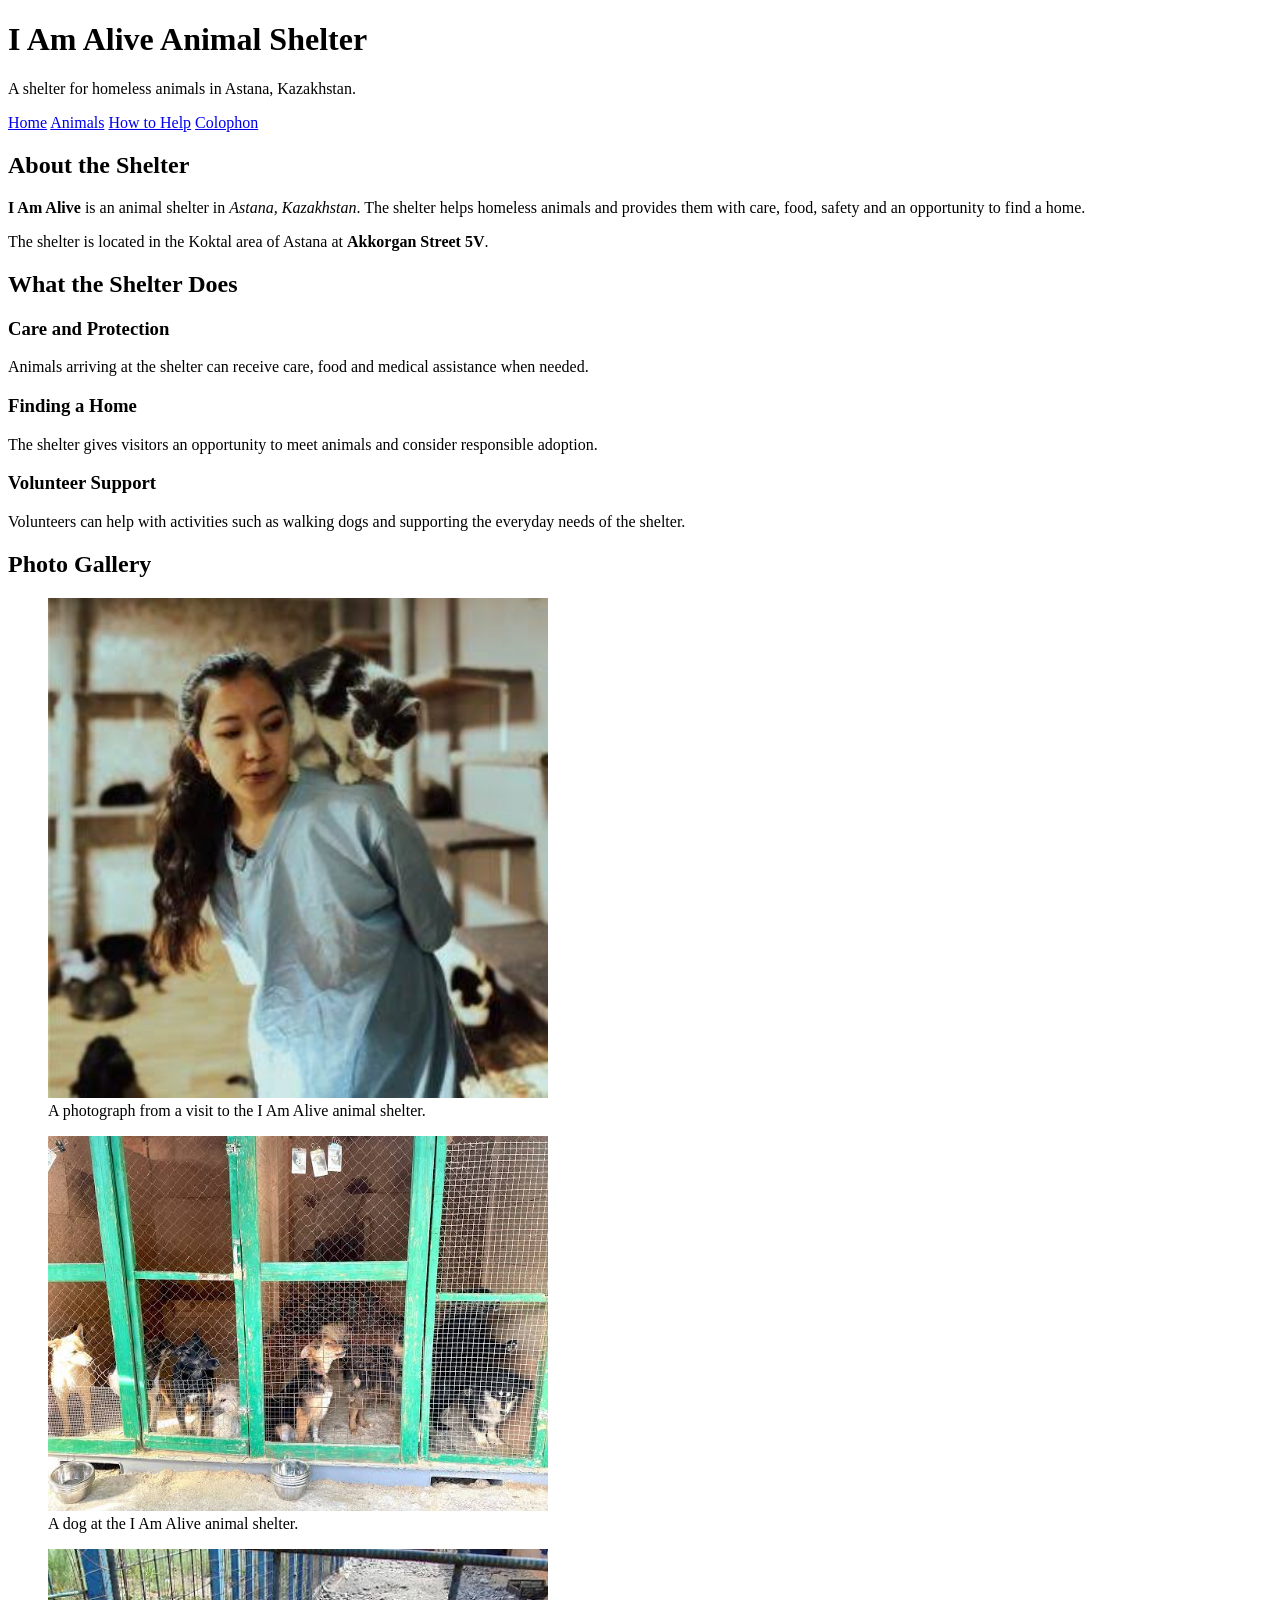
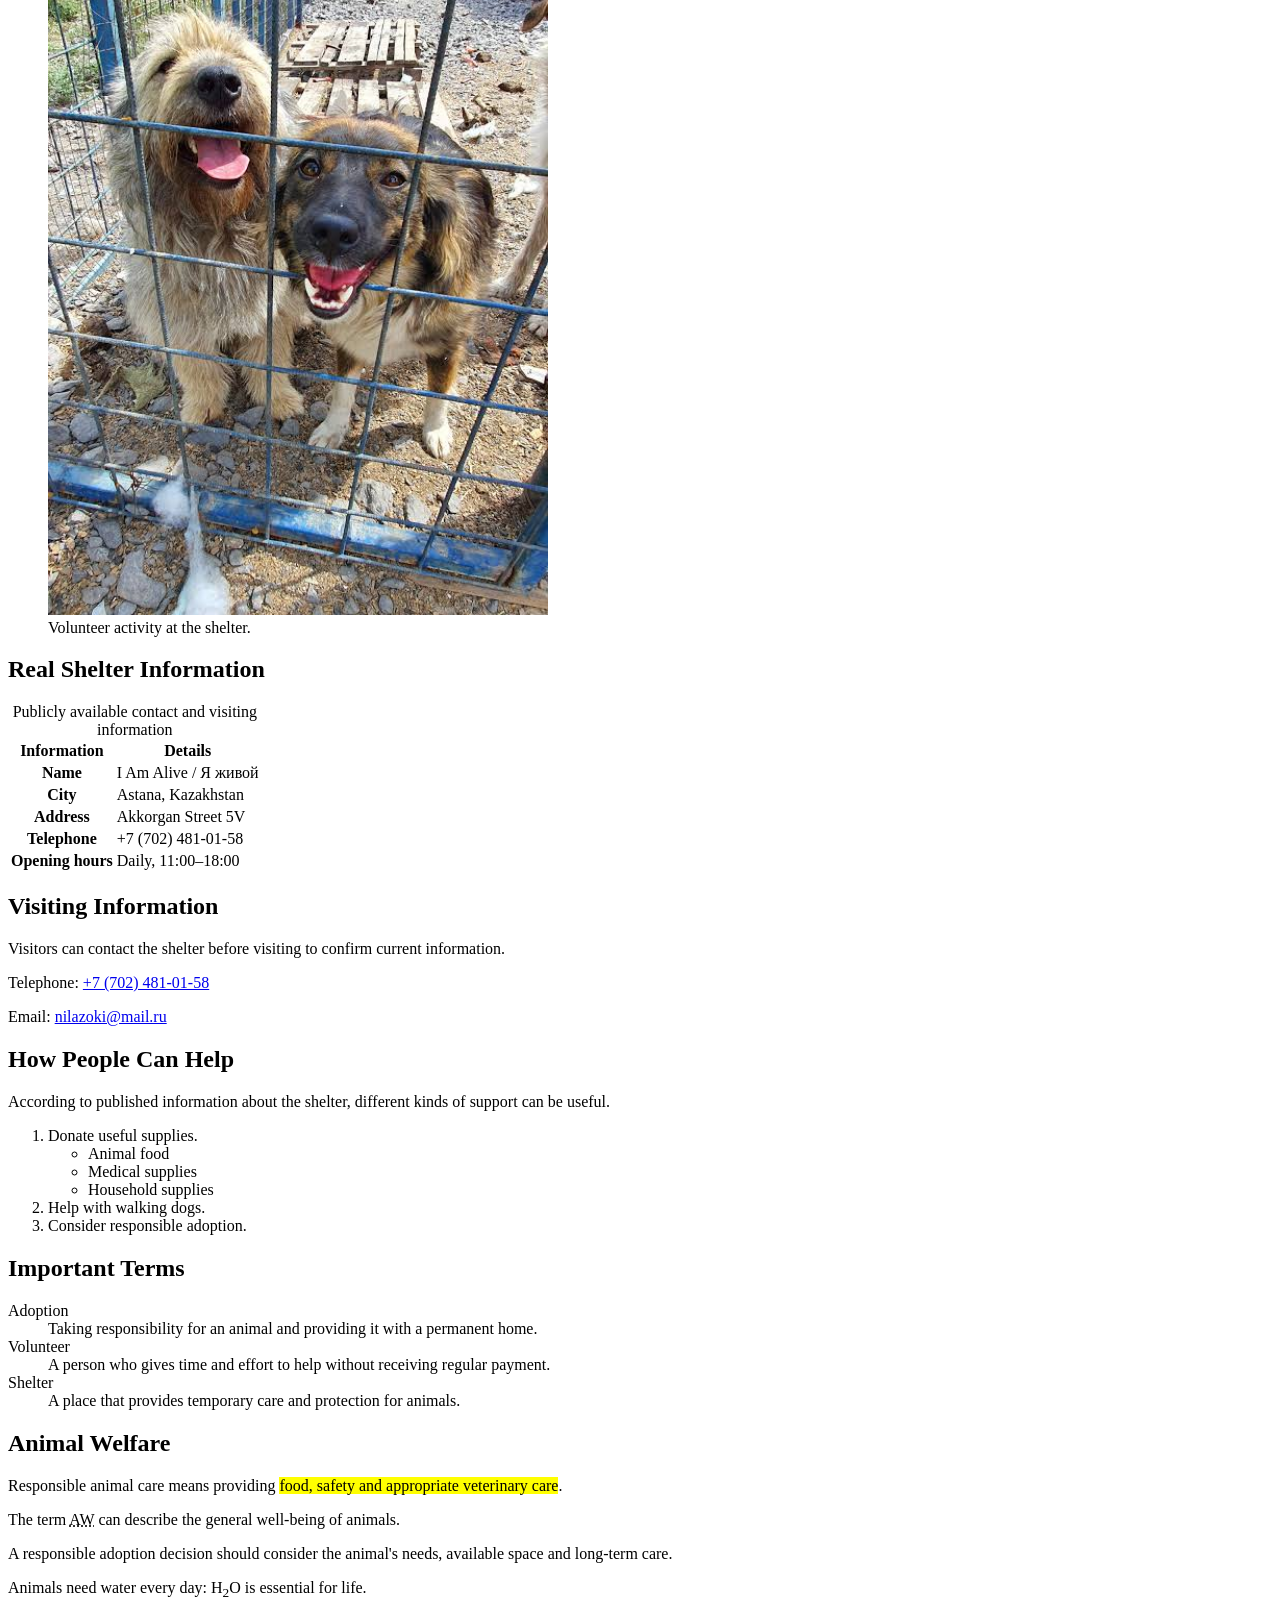
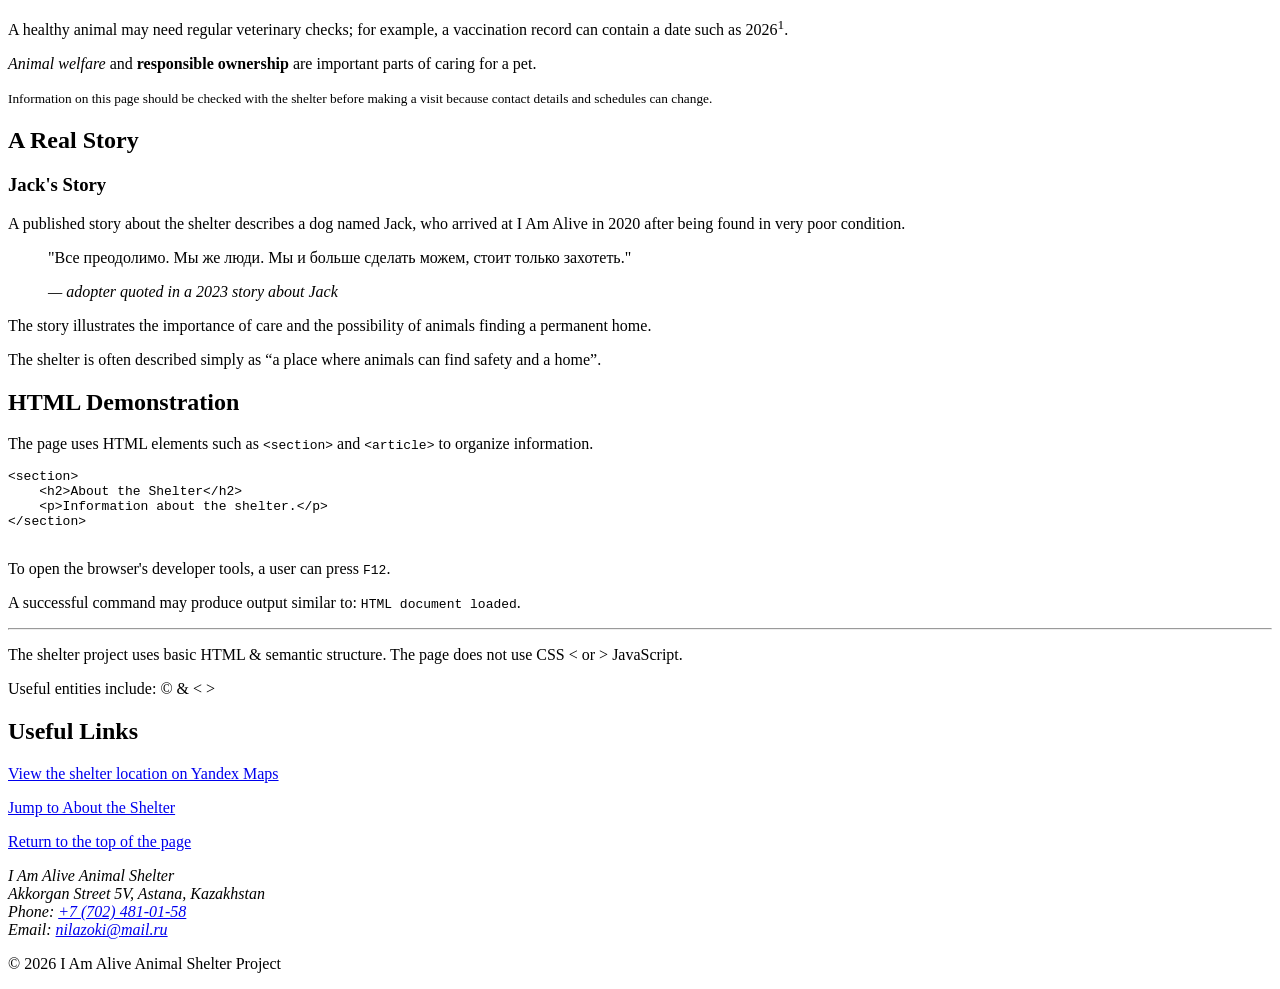
==== index.html @ a816c9f2 "Complete I Am Alive HTML project" ====
<!DOCTYPE html>
<html lang="en">
<head>
    <meta charset="UTF-8">
    <meta name="viewport" content="width=device-width, initial-scale=1.0">

    <meta name="description"
          content="Information about I Am Alive animal shelter in Astana, Kazakhstan.">
    <meta name="author" content="Bekkazy Bekarys">

    <!-- Author: Bekkazy Bekarys -->

    <title>I Am Alive Animal Shelter — Astana</title>
</head>

<body>

<header id="top">
    <h1>I Am Alive Animal Shelter</h1>

    <p>
        A shelter for homeless animals in Astana, Kazakhstan.
    </p>
</header>

<nav>
    <a href="index.html">Home</a>
    <a href="animals.html">Animals</a>
    <a href="help.html">How to Help</a>
    <a href="colophon.html">Colophon</a>
</nav>

<main>

    <section id="about">
        <h2>About the Shelter</h2>

        <p>
            <strong>I Am Alive</strong> is an animal shelter in
            <em>Astana, Kazakhstan</em>.
            The shelter helps homeless animals and provides them with
            care, food, safety and an opportunity to find a home.
        </p>

        <p>
            The shelter is located in the Koktal area of Astana at
            <b>Akkorgan Street 5V</b>.
        </p>
    </section>

    <section>
        <h2>What the Shelter Does</h2>

        <article>
            <h3>Care and Protection</h3>

            <p>
                Animals arriving at the shelter can receive care,
                food and medical assistance when needed.
            </p>
        </article>

        <article>
            <h3>Finding a Home</h3>

            <p>
                The shelter gives visitors an opportunity to meet animals
                and consider responsible adoption.
            </p>
        </article>

        <article>
            <h3>Volunteer Support</h3>

            <p>
                Volunteers can help with activities such as walking dogs
                and supporting the everyday needs of the shelter.
            </p>
        </article>
    </section>

   <section>
    <h2>Photo Gallery</h2>

    <figure>
        <img src="images/dog-volunteer.jpeg"
             alt="Dog and visitor during a visit to the I Am Alive animal shelter in Astana"
             width="500">
        <figcaption>
            A photograph from a visit to the I Am Alive animal shelter.
        </figcaption>
    </figure>

    <figure>
        <img src="images/shelter-dog.jpeg"
             alt="Dog staying at the I Am Alive animal shelter in Astana"
             width="500">
        <figcaption>
            A dog at the I Am Alive animal shelter.
        </figcaption>
    </figure>

    <figure>
        <img src="images/dog-walk.jpeg"
             alt="Volunteer walking a dog from the I Am Alive animal shelter"
             width="500">
        <figcaption>
            Volunteer activity at the shelter.
        </figcaption>
    </figure>
</section>

    <section>
        <h2>Real Shelter Information</h2>

        <table>
            <caption>
                Publicly available contact and visiting information
            </caption>

            <thead>
                <tr>
                    <th scope="col">Information</th>
                    <th scope="col">Details</th>
                </tr>
            </thead>

            <tbody>
                <tr>
                    <th scope="row">Name</th>
                    <td>I Am Alive / Я живой</td>
                </tr>

                <tr>
                    <th scope="row">City</th>
                    <td>Astana, Kazakhstan</td>
                </tr>

                <tr>
                    <th scope="row">Address</th>
                    <td>Akkorgan Street 5V</td>
                </tr>

                <tr>
                    <th scope="row">Telephone</th>
                    <td>+7 (702) 481-01-58</td>
                </tr>

                <tr>
                    <th scope="row">Opening hours</th>
                    <td>Daily, 11:00–18:00</td>
                </tr>
            </tbody>
        </table>
    </section>

    <aside>
        <h2>Visiting Information</h2>

        <p>
            Visitors can contact the shelter before visiting to confirm
            current information.
        </p>

        <!-- Generic grouping is used here because the group has no additional
             semantic meaning and is only used to keep related text together. -->
        <div>
            <p>
                <span>Telephone:</span>
                <a href="tel:+77024810158">+7 (702) 481-01-58</a>
            </p>

            <p>
                <span>Email:</span>
                <a href="mailto:nilazoki@mail.ru">nilazoki@mail.ru</a>
            </p>
        </div>
    </aside>

    <section>
        <h2>How People Can Help</h2>

        <p>
            According to published information about the shelter,
            different kinds of support can be useful.
        </p>

        <ol start="1">
            <li>
                Donate useful supplies.
                <ul>
                    <li>Animal food</li>
                    <li>Medical supplies</li>
                    <li>Household supplies</li>
                </ul>
            </li>

            <li>Help with walking dogs.</li>

            <li>Consider responsible adoption.</li>
        </ol>
    </section>

    <section>
        <h2>Important Terms</h2>

        <dl>
            <dt>Adoption</dt>
            <dd>
                Taking responsibility for an animal and providing it
                with a permanent home.
            </dd>

            <dt>Volunteer</dt>
            <dd>
                A person who gives time and effort to help without
                receiving regular payment.
            </dd>

            <dt>Shelter</dt>
            <dd>
                A place that provides temporary care and protection
                for animals.
            </dd>
        </dl>
    </section>

    <section>
        <h2>Animal Welfare</h2>

        <p>
            Responsible animal care means providing
            <mark>food, safety and appropriate veterinary care</mark>.
        </p>

        <p>
            The term <abbr title="Animal Welfare">AW</abbr> can describe
            the general well-being of animals.
        </p>

        <p>
            A responsible adoption decision should consider the animal's
            needs, available space and long-term care.
        </p>

        <p>
            Animals need water every day:
            H<sub>2</sub>O is essential for life.
        </p>

        <p>
            A healthy animal may need regular veterinary checks;
            for example, a vaccination record can contain a date such as
            2026<sup>1</sup>.
        </p>

        <p>
            <i>Animal welfare</i> and <b>responsible ownership</b>
            are important parts of caring for a pet.
        </p>

        <p>
            <small>Information on this page should be checked with the shelter
            before making a visit because contact details and schedules can change.</small>
        </p>
    </section>

    <section>
        <h2>A Real Story</h2>

        <article>
            <h3>Jack's Story</h3>

            <p>
                A published story about the shelter describes a dog named
                Jack, who arrived at I Am Alive in 2020 after being found
                in very poor condition.
            </p>

            <blockquote>
                <p>
                    "Все преодолимо. Мы же люди. Мы и больше сделать можем,
                    стоит только захотеть."
                </p>
                <cite>
                    — adopter quoted in a 2023 story about Jack
                </cite>
            </blockquote>

            <p>
                The story illustrates the importance of care and the possibility
                of animals finding a permanent home.
            </p>

            <p>
                The shelter is often described simply as
                <q>a place where animals can find safety and a home</q>.
            </p>
        </article>
    </section>

    <section>
        <h2>HTML Demonstration</h2>

        <p>
            The page uses HTML elements such as
            <code>&lt;section&gt;</code> and <code>&lt;article&gt;</code>
            to organize information.
        </p>

        <pre>
&lt;section&gt;
    &lt;h2&gt;About the Shelter&lt;/h2&gt;
    &lt;p&gt;Information about the shelter.&lt;/p&gt;
&lt;/section&gt;
        </pre>

        <p>
            To open the browser's developer tools, a user can press
            <kbd>F12</kbd>.
        </p>

        <p>
            A successful command may produce output similar to:
            <samp>HTML document loaded</samp>.
        </p>

        <hr>

        <p>
            The shelter project uses basic HTML &amp; semantic structure.
            The page does not use CSS &lt; or &gt; JavaScript.
        </p>

        <p>
            Useful entities include:
            &copy; &amp; &lt; &gt;
        </p>
    </section>

    <section>
        <h2>Useful Links</h2>

        <p>
            <a href="https://yandex.kz/maps/ru/org/ya_zhivoy/231771024536/"
               target="_blank"
               rel="noopener noreferrer">
                View the shelter location on Yandex Maps
            </a>
        </p>

        <p>
            <a href="#about">Jump to About the Shelter</a>
        </p>

        <p>
            <a href="#top">Return to the top of the page</a>
        </p>
    </section>

</main>

<footer>
    <address>
        I Am Alive Animal Shelter<br>
        Akkorgan Street 5V, Astana, Kazakhstan<br>
        Phone:
        <a href="tel:+77024810158">+7 (702) 481-01-58</a><br>
        Email:
        <a href="mailto:nilazoki@mail.ru">nilazoki@mail.ru</a>
    </address>

    <p>
        &copy; 2026 I Am Alive Animal Shelter Project
    </p>
</footer>

</body>
</html>
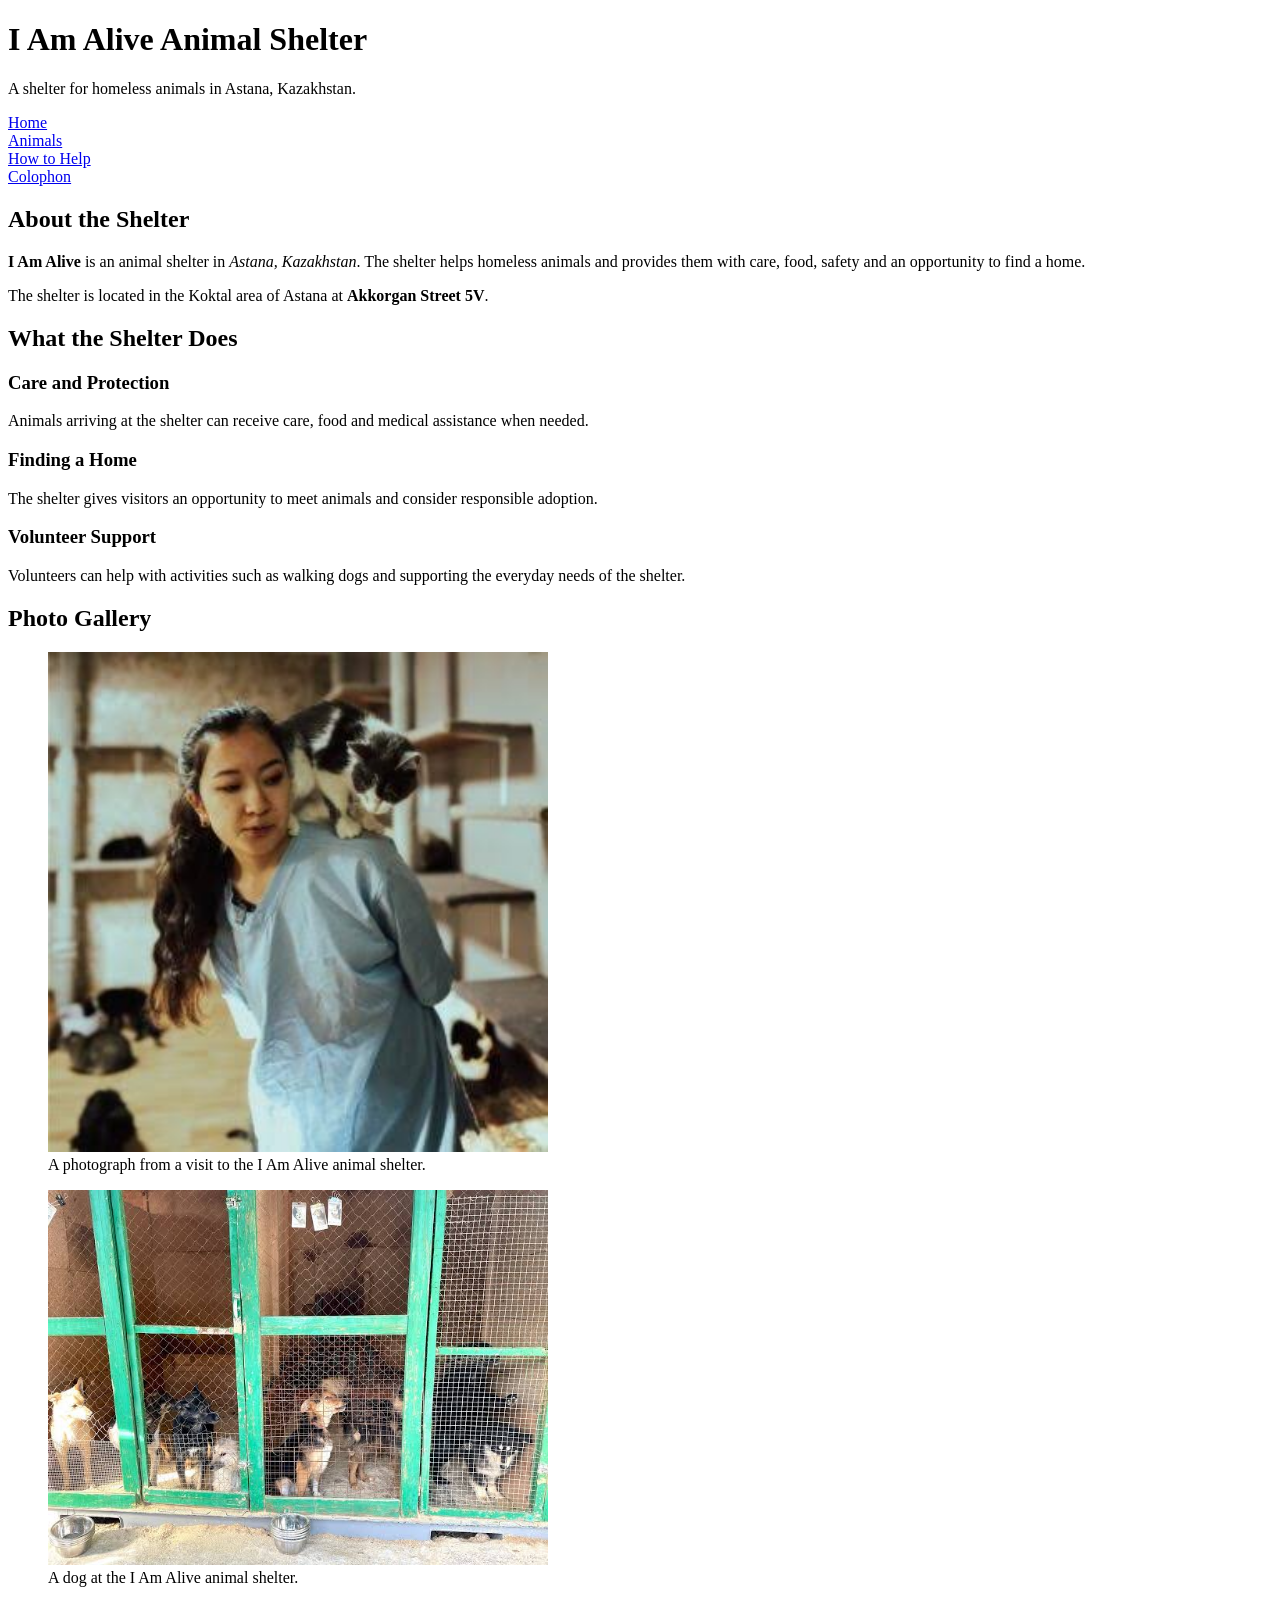
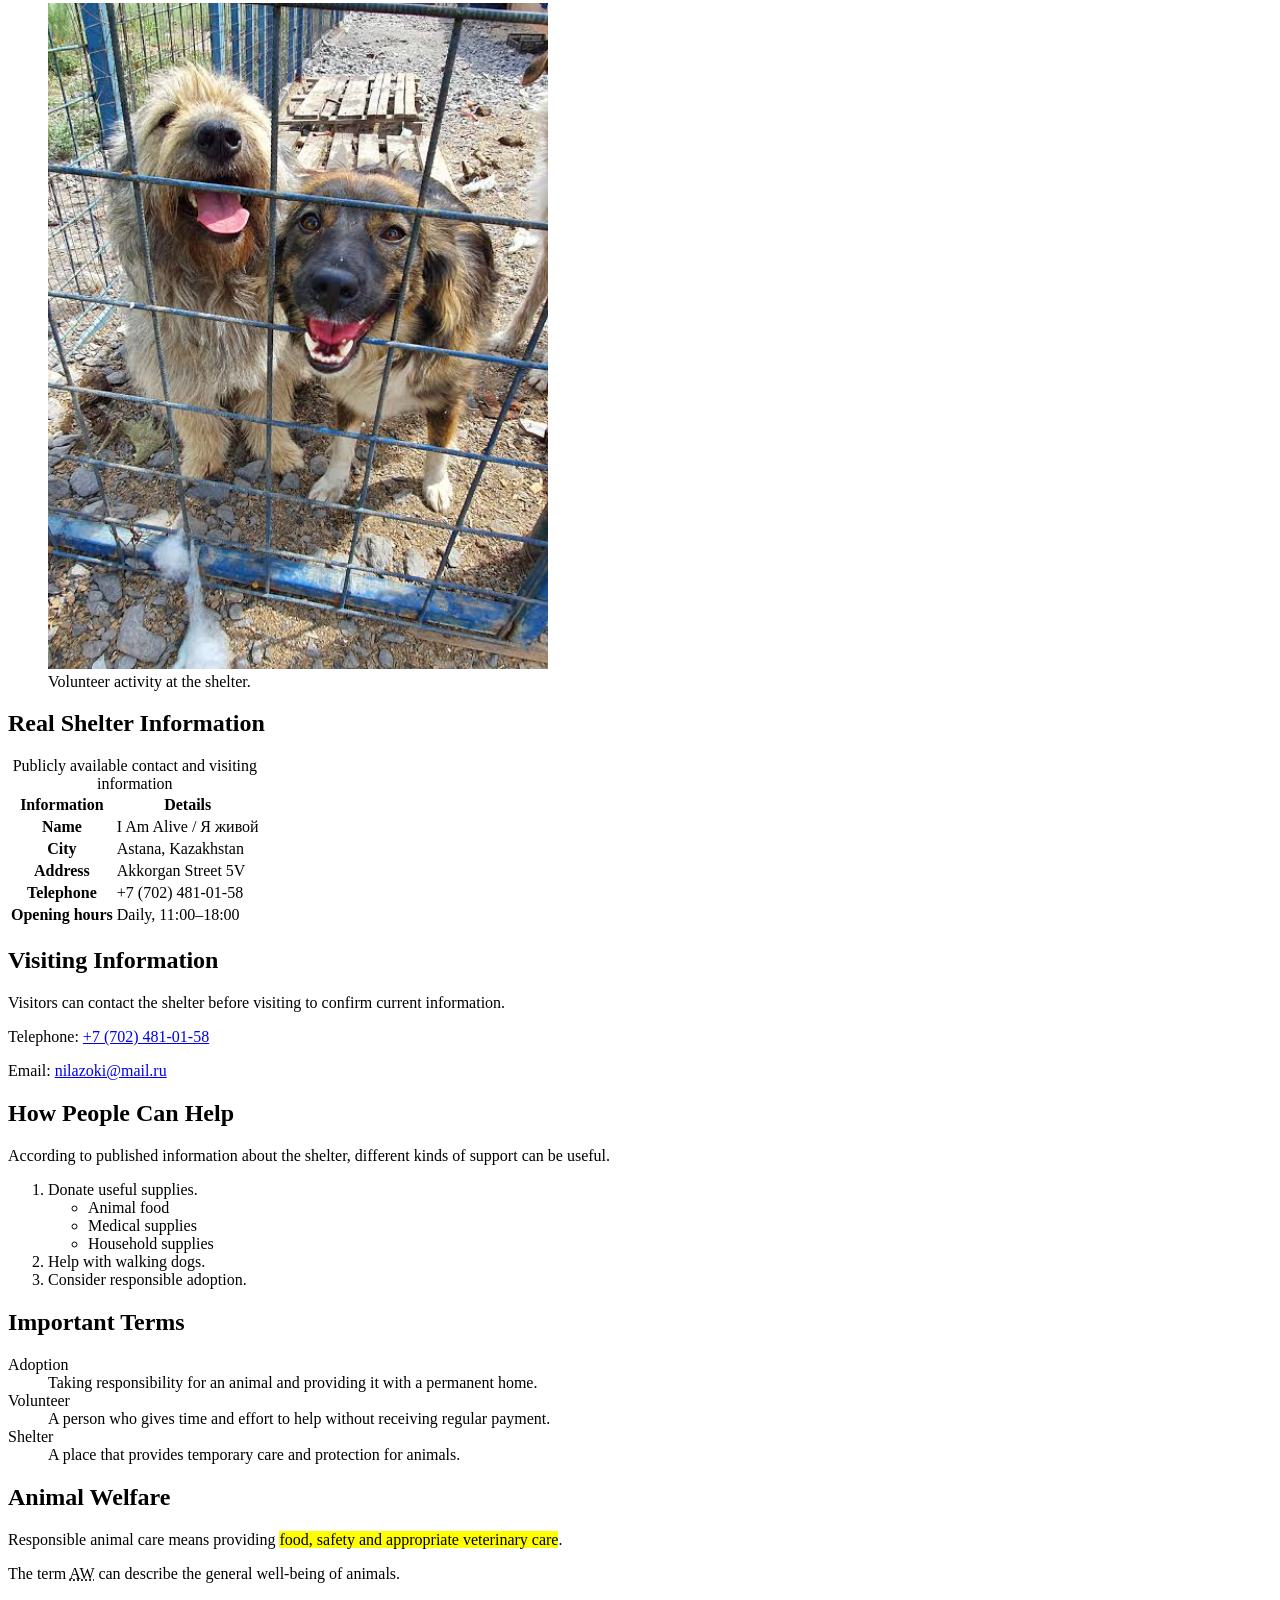
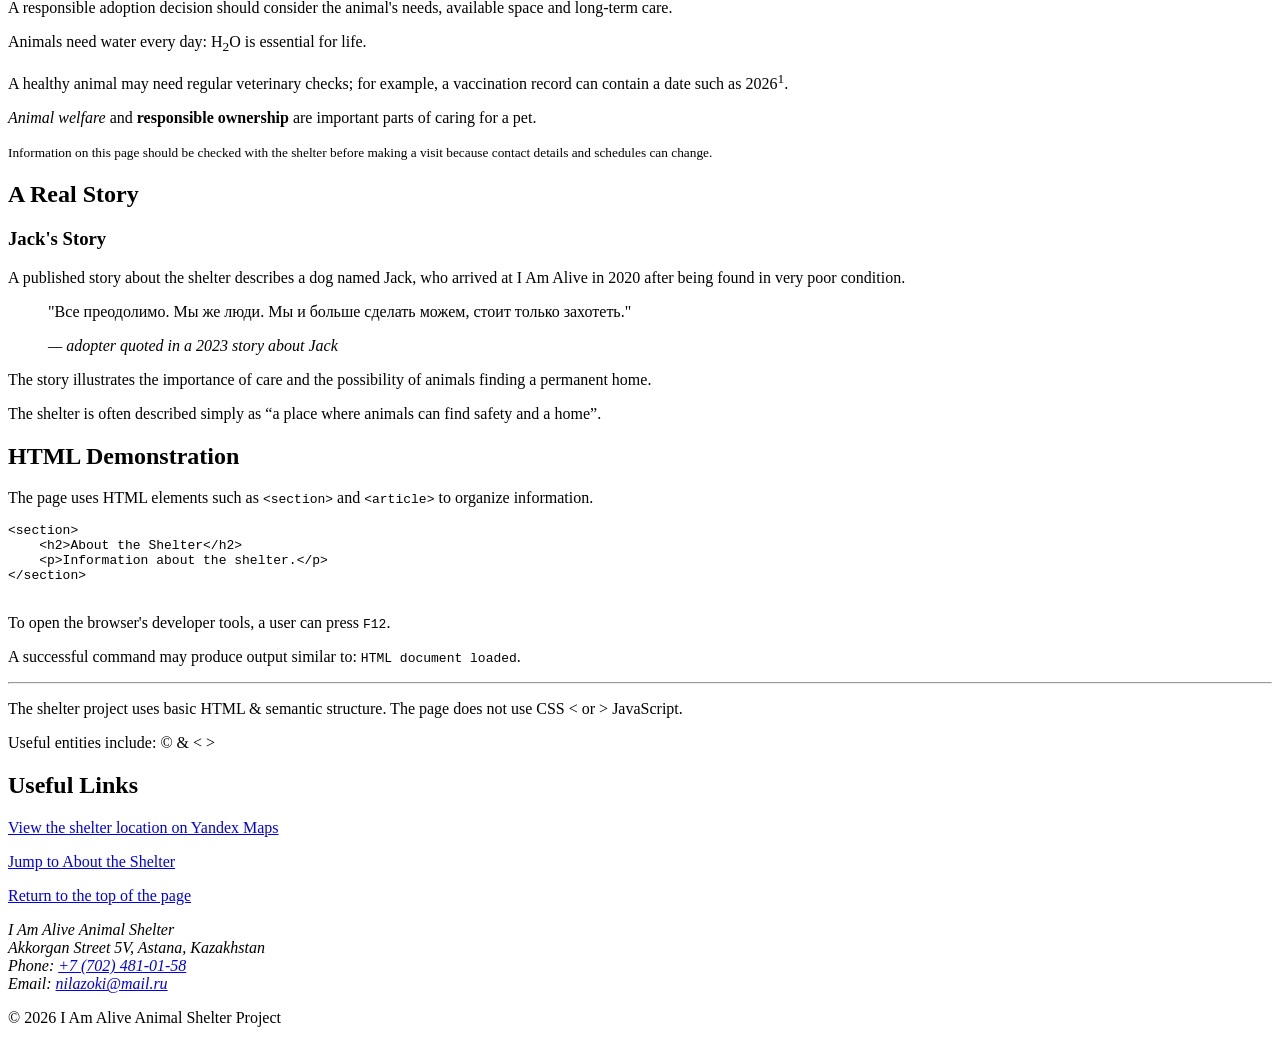
==== commit 3b4a32c5: "Complete HTML tag checklist" ====
--- a/index.html
+++ b/index.html
@@ -25,8 +25,11 @@
 
 <nav>
     <a href="index.html">Home</a>
+    <br>
     <a href="animals.html">Animals</a>
+    <br>
     <a href="help.html">How to Help</a>
+    <br>
     <a href="colophon.html">Colophon</a>
 </nav>
 
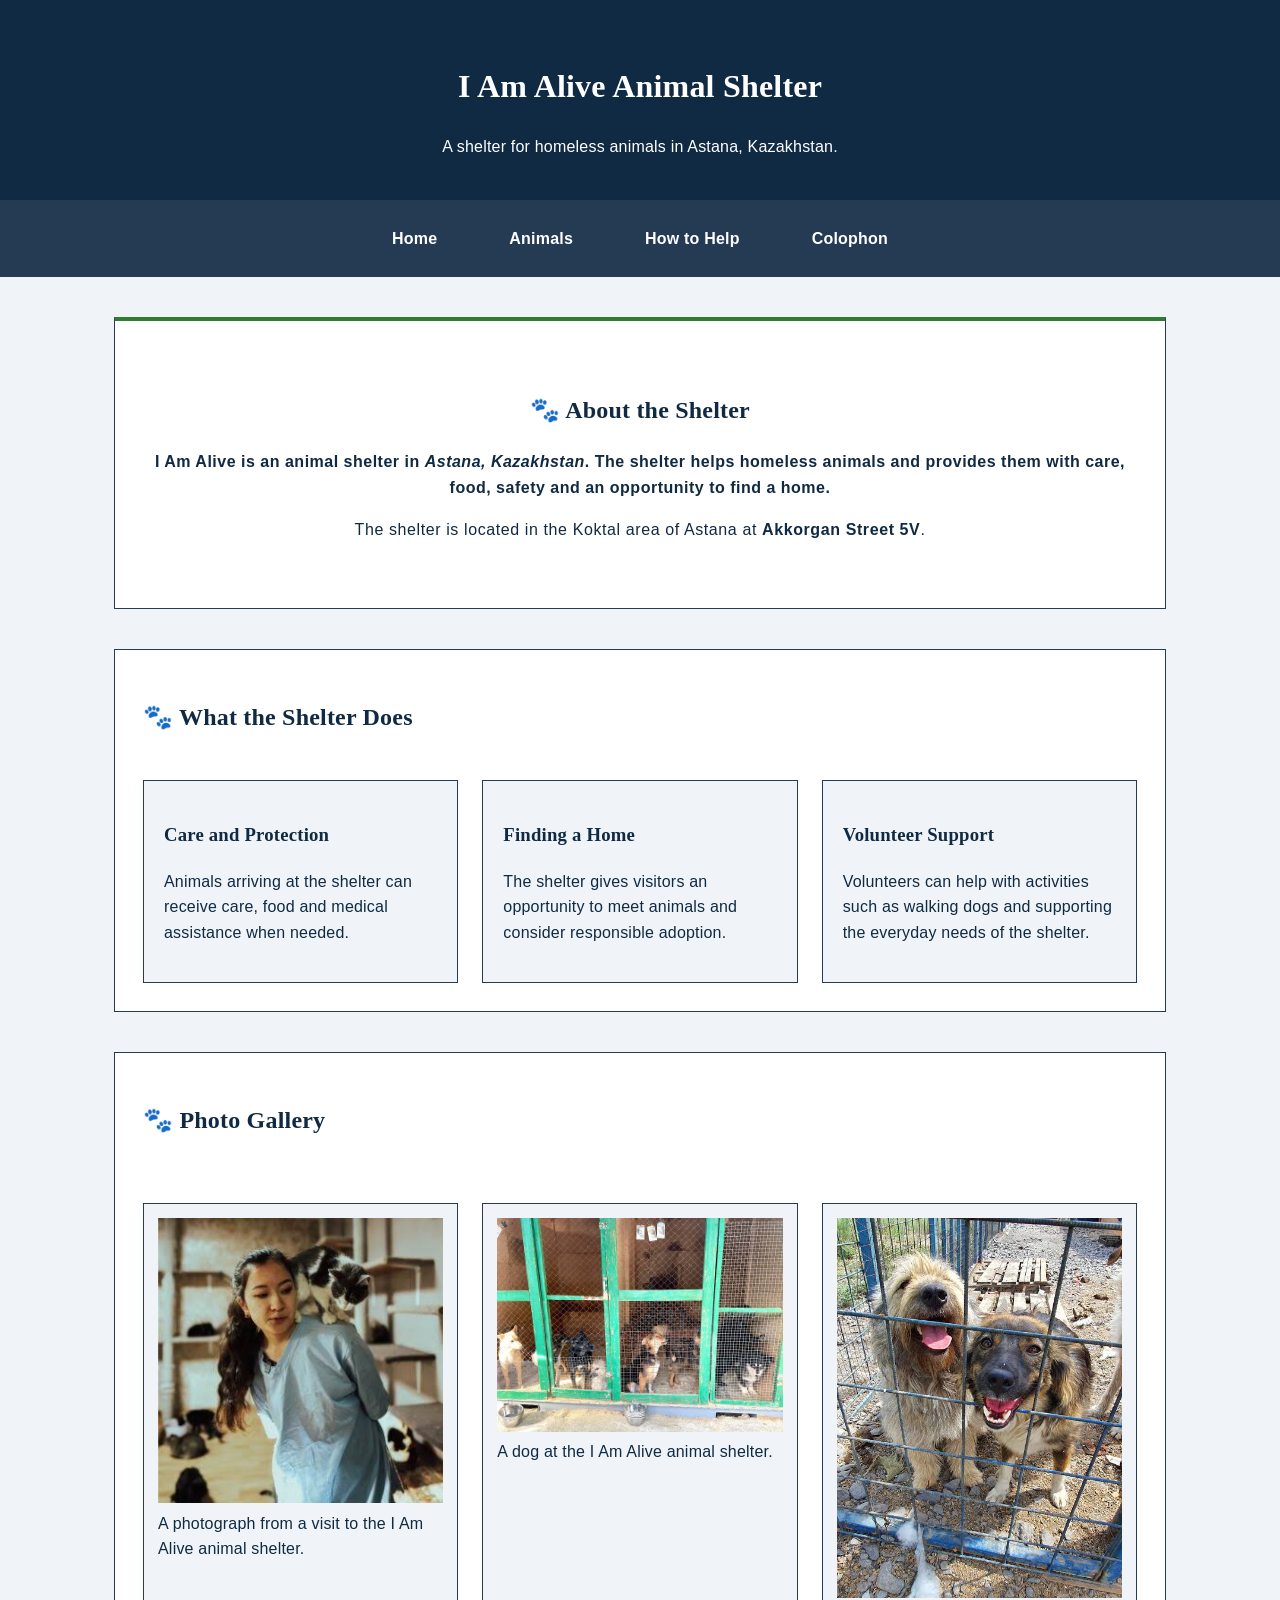
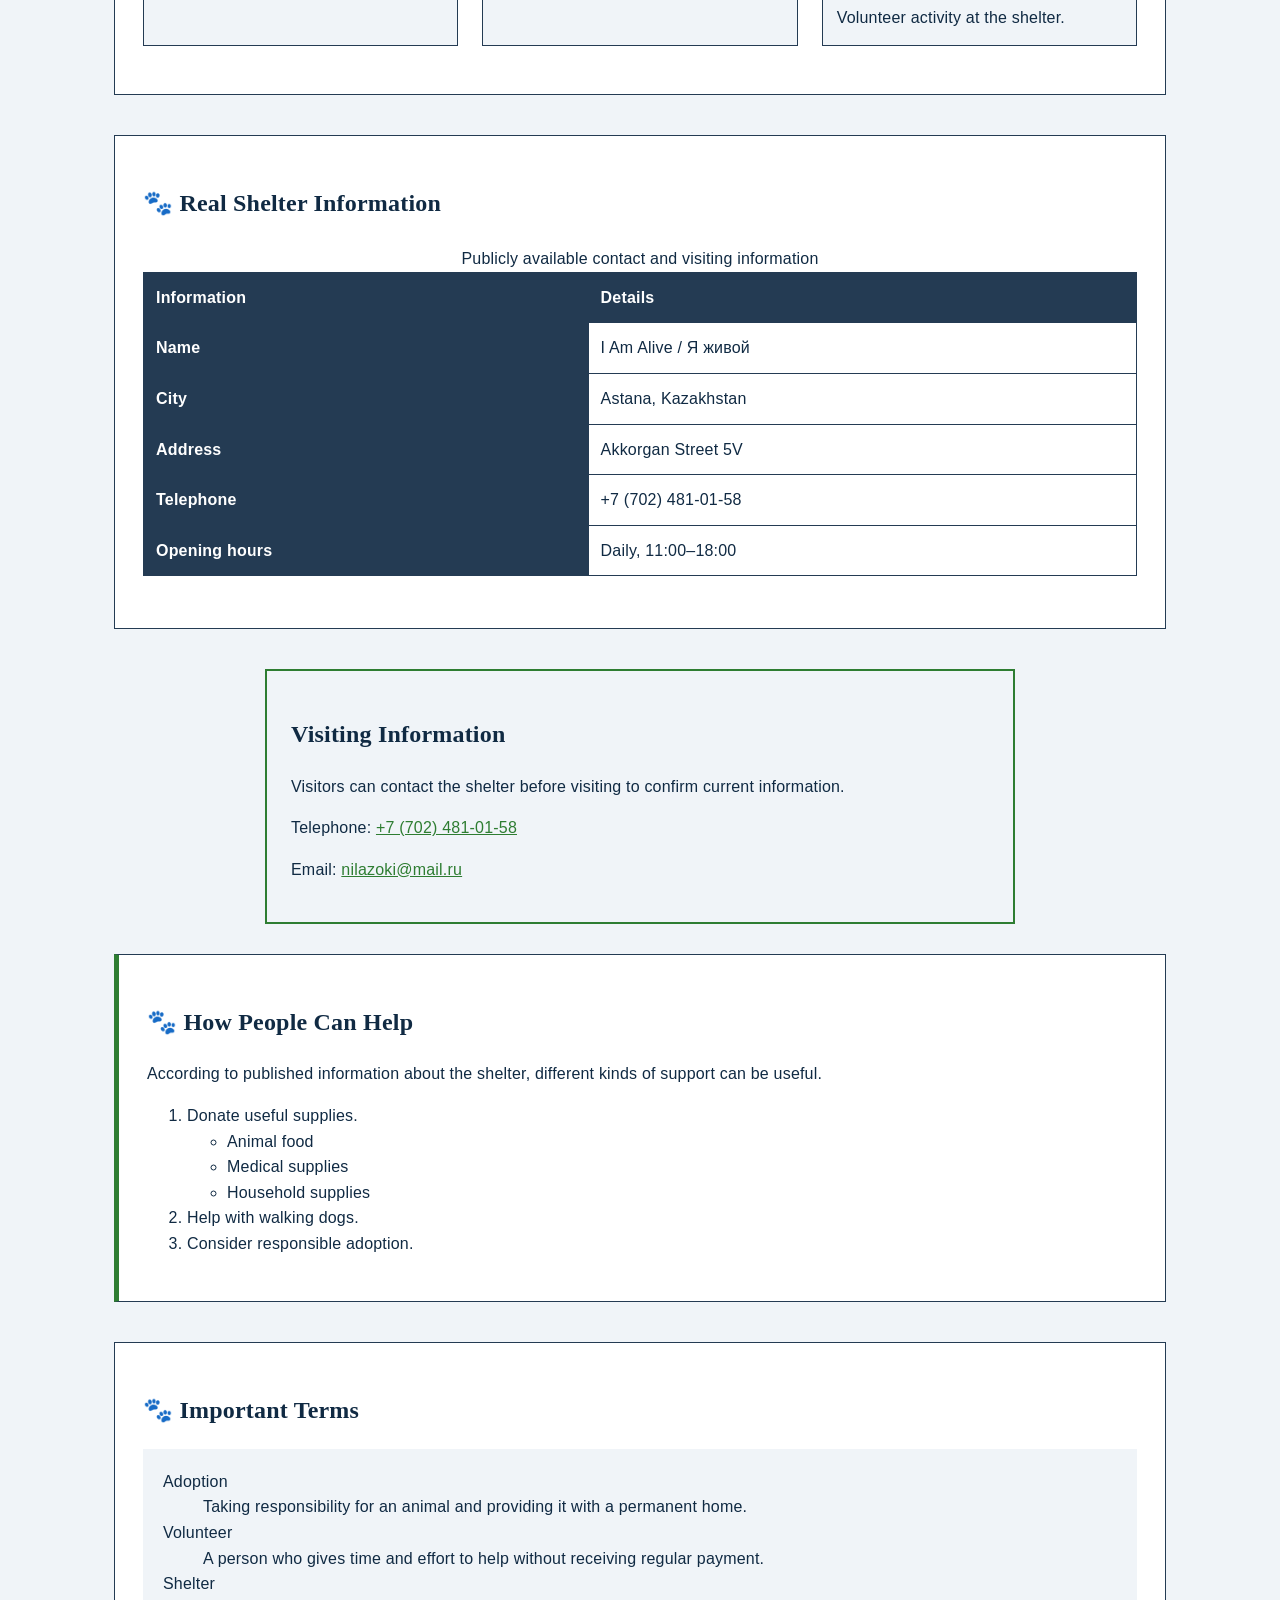
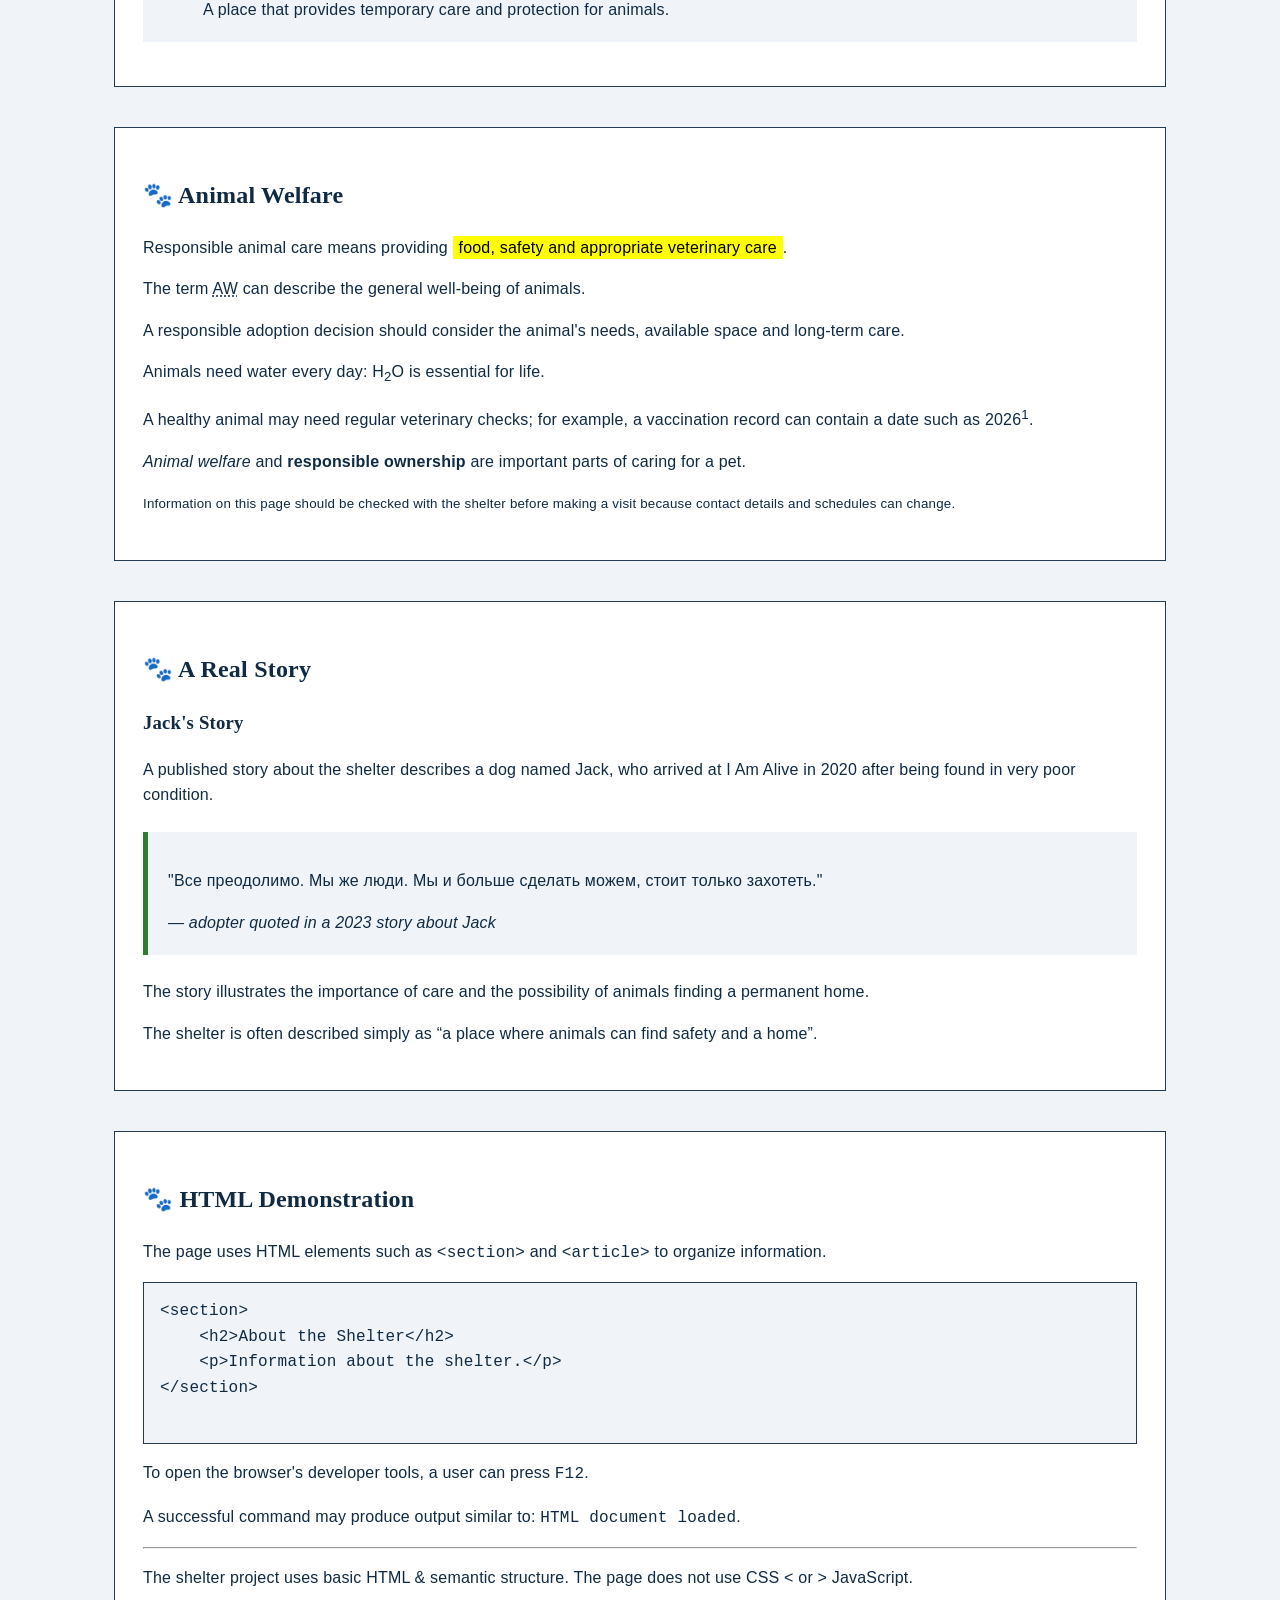
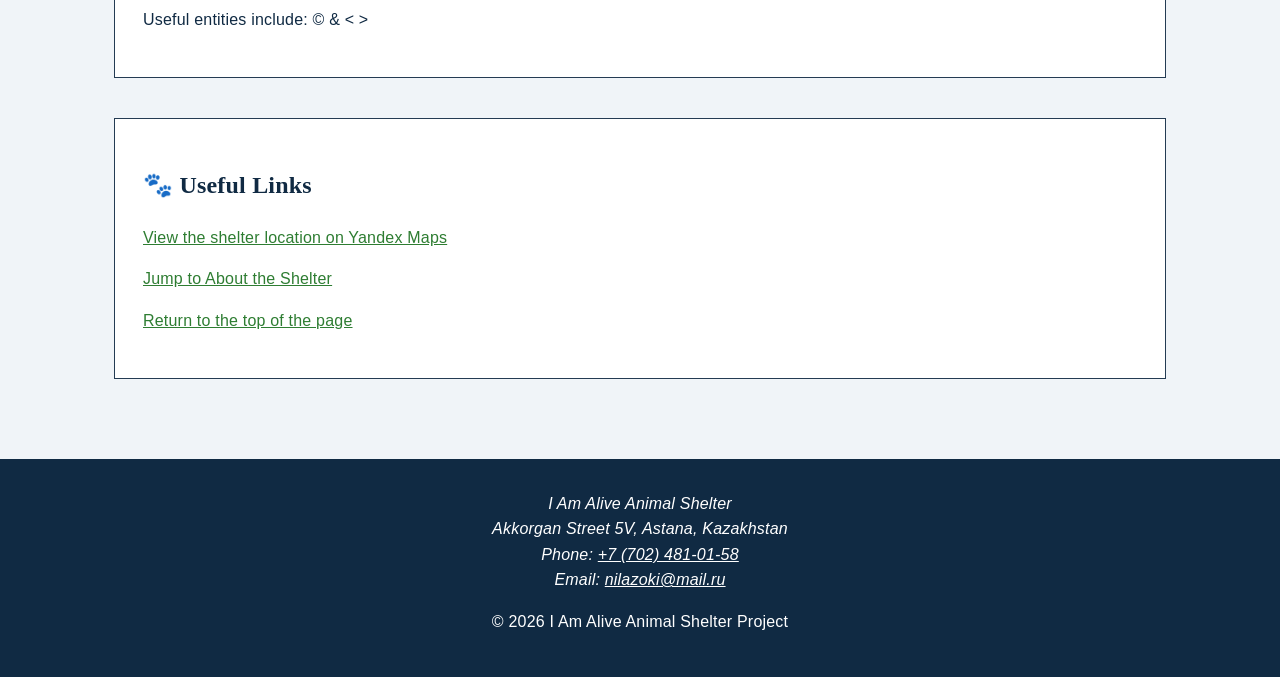
==== commit 1da8b124: "Complete Assignment 2 CSS styling" ====
--- a/index.html
+++ b/index.html
@@ -11,6 +11,9 @@
     <!-- Author: Bekkazy Bekarys -->
 
     <title>I Am Alive Animal Shelter — Astana</title>
+
+    <link rel="stylesheet" href="css/base.css">
+    <link rel="stylesheet" href="css/bekarys.css">
 </head>
 
 <body>
@@ -35,46 +38,45 @@
 
 <main>
 
-    <section id="about">
+    <section id="about" class="hero-section">
         <h2>About the Shelter</h2>
 
-        <p>
+        <p class="highlight-text">
             <strong>I Am Alive</strong> is an animal shelter in
             <em>Astana, Kazakhstan</em>.
             The shelter helps homeless animals and provides them with
             care, food, safety and an opportunity to find a home.
         </p>
 
-        <p>
-            The shelter is located in the Koktal area of Astana at
-            <b>Akkorgan Street 5V</b>.
-        </p>
-    </section>
-
-    <section>
+        <!-- Inline style is used once to demonstrate cascade priority
+         on one specific piece of content. -->
+    <p style="letter-spacing: 0.6px;">
+        The shelter is located in the Koktal area of Astana at
+        <b>Akkorgan Street 5V</b>.
+    </p>
+    </section>
+
+    <section class="service-grid">
         <h2>What the Shelter Does</h2>
 
-        <article>
+        <article class="service-card">
             <h3>Care and Protection</h3>
-
             <p>
                 Animals arriving at the shelter can receive care,
                 food and medical assistance when needed.
             </p>
         </article>
 
-        <article>
+        <article class="service-card">
             <h3>Finding a Home</h3>
-
             <p>
                 The shelter gives visitors an opportunity to meet animals
                 and consider responsible adoption.
             </p>
         </article>
 
-        <article>
+        <article class="service-card">
             <h3>Volunteer Support</h3>
-
             <p>
                 Volunteers can help with activities such as walking dogs
                 and supporting the everyday needs of the shelter.
@@ -82,38 +84,38 @@
         </article>
     </section>
 
-   <section>
-    <h2>Photo Gallery</h2>
-
-    <figure>
-        <img src="images/dog-volunteer.jpeg"
-             alt="Dog and visitor during a visit to the I Am Alive animal shelter in Astana"
-             width="500">
-        <figcaption>
-            A photograph from a visit to the I Am Alive animal shelter.
-        </figcaption>
-    </figure>
-
-    <figure>
-        <img src="images/shelter-dog.jpeg"
-             alt="Dog staying at the I Am Alive animal shelter in Astana"
-             width="500">
-        <figcaption>
-            A dog at the I Am Alive animal shelter.
-        </figcaption>
-    </figure>
-
-    <figure>
-        <img src="images/dog-walk.jpeg"
-             alt="Volunteer walking a dog from the I Am Alive animal shelter"
-             width="500">
-        <figcaption>
-            Volunteer activity at the shelter.
-        </figcaption>
-    </figure>
-</section>
-
-    <section>
+    <section class="photo-gallery">
+        <h2>Photo Gallery</h2>
+
+        <figure class="gallery-item">
+            <img src="images/dog-volunteer.jpeg"
+                 alt="Dog and visitor during a visit to the I Am Alive animal shelter in Astana"
+                 width="500">
+            <figcaption>
+                A photograph from a visit to the I Am Alive animal shelter.
+            </figcaption>
+        </figure>
+
+        <figure class="gallery-item">
+            <img src="images/shelter-dog.jpeg"
+                 alt="Dog staying at the I Am Alive animal shelter in Astana"
+                 width="500">
+            <figcaption>
+                A dog at the I Am Alive animal shelter.
+            </figcaption>
+        </figure>
+
+        <figure class="gallery-item">
+            <img src="images/dog-walk.jpeg"
+                 alt="Volunteer walking a dog from the I Am Alive animal shelter"
+                 width="500">
+            <figcaption>
+                Volunteer activity at the shelter.
+            </figcaption>
+        </figure>
+    </section>
+
+    <section class="table-section">
         <h2>Real Shelter Information</h2>
 
         <table>
@@ -157,7 +159,7 @@
         </table>
     </section>
 
-    <aside>
+    <aside class="contact-box">
         <h2>Visiting Information</h2>
 
         <p>
@@ -165,8 +167,6 @@
             current information.
         </p>
 
-        <!-- Generic grouping is used here because the group has no additional
-             semantic meaning and is only used to keep related text together. -->
         <div>
             <p>
                 <span>Telephone:</span>
@@ -180,7 +180,7 @@
         </div>
     </aside>
 
-    <section>
+    <section class="help-options">
         <h2>How People Can Help</h2>
 
         <p>
@@ -204,7 +204,7 @@
         </ol>
     </section>
 
-    <section>
+    <section class="terms-section">
         <h2>Important Terms</h2>
 
         <dl>
@@ -228,7 +228,7 @@
         </dl>
     </section>
 
-    <section>
+    <section class="welfare-section">
         <h2>Animal Welfare</h2>
 
         <p>
@@ -263,12 +263,15 @@
         </p>
 
         <p>
-            <small>Information on this page should be checked with the shelter
-            before making a visit because contact details and schedules can change.</small>
-        </p>
-    </section>
-
-    <section>
+            <small>
+                Information on this page should be checked with the shelter
+                before making a visit because contact details and schedules
+                can change.
+            </small>
+        </p>
+    </section>
+
+    <section class="story-section">
         <h2>A Real Story</h2>
 
         <article>
@@ -285,6 +288,7 @@
                     "Все преодолимо. Мы же люди. Мы и больше сделать можем,
                     стоит только захотеть."
                 </p>
+
                 <cite>
                     — adopter quoted in a 2023 story about Jack
                 </cite>
@@ -302,7 +306,7 @@
         </article>
     </section>
 
-    <section>
+    <section class="html-demo">
         <h2>HTML Demonstration</h2>
 
         <p>
@@ -341,7 +345,7 @@
         </p>
     </section>
 
-    <section>
+    <section class="links-section">
         <h2>Useful Links</h2>
 
         <p>
--- a/css/base.css
+++ b/css/base.css
@@ -0,0 +1,249 @@
+/*
+    BASE STYLESHEET
+    Project: I Am Alive Animal Shelter
+    Student: Bekkazy Bekarys
+
+    Colour palette:
+    #102A43 — dark blue for the main structure and header
+    #243B53 — blue-gray for navigation and secondary areas
+    #F0F4F8 — light background for readability
+    white — named colour for text and cards
+    rgb(46, 125, 50) — green for animal welfare and action elements
+*/
+
+/* Universal selector: applies box-sizing to every element. */
+* {
+    box-sizing: border-box;
+}
+
+/* Type selector: establishes the base appearance of the page. */
+body {
+    margin: 0;
+    padding: 0;
+    background-color: #F0F4F8;
+    color: #102A43;
+    font-family: Arial, Helvetica, sans-serif;
+    font-size: 16px;
+    font-weight: 400;
+    line-height: 1.6;
+    letter-spacing: 0.2px;
+}
+
+/* Second font family with a full fallback stack for headings. */
+h1,
+h2,
+h3 {
+    font-family: Georgia, "Times New Roman", Times, serif;
+}
+
+/* Shared header styling. */
+header {
+    background-color: #102A43;
+    color: white;
+    padding: 40px 8%;
+    text-align: center;
+}
+
+/* ID selector: #top identifies the unique top element of the home page. */
+#top {
+    position: relative;
+}
+
+/* Navigation is a flex row. */
+nav {
+    display: flex;
+    justify-content: center;
+    align-items: center;
+    gap: 24px;
+    flex-wrap: wrap;
+    background-color: #243B53;
+    padding: 18px 8%;
+}
+
+/* Descendant selector: links inside navigation. */
+nav a {
+    color: white;
+    text-decoration: none;
+    font-weight: 700;
+    padding: 8px 12px;
+}
+
+/* Pseudo-class: changes navigation links when the pointer is over them. */
+nav a:hover {
+    background-color: rgb(46, 125, 50);
+}
+
+/* Pseudo-class: gives keyboard users a visible focus indicator. */
+nav a:focus {
+    outline: 3px solid white;
+    outline-offset: 3px;
+}
+
+/* Main content area. */
+main {
+    max-width: 1100px;
+    margin: 0 auto;
+    padding: 40px 24px;
+}
+
+/*
+    Box model demonstration:
+    margin, padding and border are deliberately used together.
+*/
+section {
+    margin: 0 0 40px;
+    padding: 28px;
+    border: 1px solid #243B53;
+    background-color: white;
+}
+
+/*
+    Margin-collapse note:
+    Adjacent vertical margins between block elements can collapse into one
+    margin instead of adding together. Padding and borders prevent that
+    behaviour inside this section.
+*/
+
+/* Class selector: reusable semantic card style. */
+.info-card {
+    padding: 20px;
+    margin: 16px 0;
+    border: 1px solid #243B53;
+    background-color: #F0F4F8;
+}
+
+/* Another class that can be reused for opening-hours information. */
+.opening-hours {
+    font-weight: 700;
+}
+
+/* Grouping selector: all main headings share these properties. */
+h1,
+h2,
+h3 {
+    color: #102A43;
+}
+
+/* Header headings need a light colour on the dark background. */
+header h1,
+header h2,
+header h3 {
+    color: white;
+}
+
+/* Child selector: only direct paragraphs of the header receive this spacing. */
+header > p {
+    margin-bottom: 0;
+}
+
+/* Adjacent sibling selector: paragraph immediately after a heading. */
+h2 + p {
+    margin-top: 0;
+}
+
+/* Attribute selector: targets links that open in a new tab. */
+a[target="_blank"] {
+    text-decoration: underline;
+}
+
+/* First-child pseudo-class. */
+section:first-child {
+    border-top: 4px solid rgb(46, 125, 50);
+}
+
+/* Pseudo-element adds a small visual marker before section headings. */
+section h2::before {
+    content: "🐾 ";
+}
+
+/* Links throughout the content. */
+a {
+    color: #2E7D32;
+}
+
+/* Images stay inside their containers. */
+img {
+    max-width: 100%;
+    height: auto;
+}
+
+/* Figure styling. */
+figure {
+    margin: 20px 0;
+}
+
+/* Tables use the full available width. */
+table {
+    width: 100%;
+    border-collapse: collapse;
+    margin: 24px 0;
+}
+
+th,
+td {
+    border: 1px solid #243B53;
+    padding: 12px;
+    text-align: left;
+}
+
+th {
+    background-color: #243B53;
+    color: white;
+}
+
+/* Footer styling. */
+footer {
+    background-color: #102A43;
+    color: white;
+    padding: 32px 8%;
+    text-align: center;
+}
+
+footer a {
+    color: white;
+}
+
+/* Form controls share the same box model and typography. */
+input,
+select,
+textarea,
+button {
+    font: inherit;
+    max-width: 100%;
+}
+
+input,
+select,
+textarea {
+    padding: 10px;
+    border: 1px solid #243B53;
+}
+
+/* Labels are displayed clearly above their controls. */
+label {
+    display: block;
+    margin: 10px 0 6px;
+    font-weight: 700;
+}
+
+/* Buttons have a clear action style. */
+button {
+    padding: 10px 18px;
+    border: 1px solid #102A43;
+    background-color: #102A43;
+    color: white;
+    cursor: pointer;
+}
+
+/* Button hover demonstrates another pseudo-class. */
+button:hover {
+    background-color: rgb(46, 125, 50);
+}
+
+/*
+    Static positioning is the normal document flow.
+    It is explicitly declared here to demonstrate the required value.
+*/
+footer {
+    position: static;
+}
--- a/css/bekarys.css
+++ b/css/bekarys.css
@@ -0,0 +1,543 @@
+/*
+    PERSONAL STYLESHEET
+    Student: Bekkazy Bekarys
+    Project: I Am Alive Animal Shelter
+
+    This stylesheet contains my page-specific layout,
+    Flexbox, Grid, positioning, float, centering
+    and specificity demonstrations.
+*/
+
+
+/* ==================================================
+   1. REUSABLE CLASSES
+   ================================================== */
+
+.hero-section {
+    text-align: center;
+    padding: 50px 24px;
+}
+
+.highlight-text {
+    font-weight: 700;
+    letter-spacing: 0.5px;
+}
+
+.contact-box {
+    max-width: 750px;
+    margin: 30px auto;
+    padding: 24px;
+    border: 2px solid rgb(46, 125, 50);
+}
+
+.service-card,
+.support-card,
+.author-card,
+.source-card {
+    padding: 20px;
+    border: 1px solid #243B53;
+    background-color: #F0F4F8;
+}
+
+
+/* ==================================================
+   2. FLEXBOX
+   ================================================== */
+
+/*
+    Flexbox is useful here because the service cards
+    should stay in one flexible row when enough space
+    is available and wrap when the page becomes narrower.
+*/
+.service-grid {
+    display: flex;
+    flex-direction: row;
+    flex-wrap: wrap;
+    justify-content: center;
+    align-items: stretch;
+    gap: 24px;
+}
+
+.service-grid > h2 {
+    flex: 1 1 100%;
+}
+
+.service-card {
+    flex: 1 1 250px;
+}
+
+
+/*
+    Another Flexbox container.
+    Items are allowed to grow and shrink.
+*/
+.animal-list {
+    display: flex;
+    flex-direction: row;
+    flex-wrap: wrap;
+    gap: 24px;
+    padding-left: 0;
+}
+
+.animal-list li {
+    flex: 1 1 200px;
+    padding: 20px;
+    list-style-position: inside;
+    border: 1px solid #243B53;
+    background-color: #F0F4F8;
+}
+
+
+/* Help page Flexbox list */
+.support-list {
+    display: flex;
+    flex-direction: row;
+    flex-wrap: wrap;
+    gap: 16px;
+    padding-left: 0;
+}
+
+.support-list li {
+    flex: 1 1 180px;
+    padding: 16px;
+    list-style-position: inside;
+    border: 1px solid #243B53;
+}
+
+
+/* Colophon technology list */
+.technology-list {
+    display: flex;
+    flex-wrap: wrap;
+    gap: 14px;
+    padding-left: 0;
+}
+
+.technology-list li {
+    flex: 1 1 180px;
+    padding: 12px;
+    list-style-position: inside;
+    border: 1px solid #243B53;
+}
+
+
+/* ==================================================
+   3. CSS GRID
+   ================================================== */
+
+/*
+    Grid is more suitable than Flexbox for the photo gallery
+    because photographs are arranged in rows and columns.
+*/
+.photo-gallery {
+    display: grid;
+    grid-template-columns: repeat(3, minmax(180px, 1fr));
+    gap: 24px;
+}
+
+.photo-gallery > h2 {
+    grid-column: 1 / -1;
+}
+
+.gallery-item {
+    padding: 14px;
+    border: 1px solid #243B53;
+    background-color: #F0F4F8;
+}
+
+
+/*
+    This information has a two-dimensional relationship:
+    terms and their definitions.
+    Grid is therefore more suitable than Flexbox.
+*/
+.info-grid {
+    display: grid;
+    grid-template-columns: repeat(2, minmax(180px, 1fr));
+    gap: 20px;
+}
+
+.info-grid dt,
+.info-grid dd {
+    margin: 0;
+    padding: 16px;
+    border: 1px solid #243B53;
+}
+
+.info-grid dt:first-child {
+    grid-column: 1 / -1;
+}
+
+.info-grid dd:first-of-type {
+    grid-column: 1 / -1;
+}
+
+
+/* Grid on the Help page */
+.responsible-support {
+    display: grid;
+    grid-template-columns: repeat(2, minmax(220px, 1fr));
+    gap: 24px;
+}
+
+.responsible-support > h2 {
+    grid-column: 1 / -1;
+}
+
+
+/* Grid on the Colophon page */
+.sources-section {
+    display: grid;
+    grid-template-columns: repeat(2, minmax(220px, 1fr));
+    gap: 24px;
+}
+
+.sources-section > h2 {
+    grid-column: 1 / -1;
+}
+
+
+/* ==================================================
+   4. POSITIONING
+   ================================================== */
+
+/*
+    Relative positioning creates a containing block
+    for the absolutely positioned paw symbol.
+*/
+#animals {
+    position: relative;
+}
+
+
+/* Absolute positioning is relative to #animals. */
+#animals::after {
+    content: "🐾";
+    position: absolute;
+    top: 18px;
+    right: 20px;
+    font-size: 28px;
+}
+
+
+/*
+    Static positioning keeps this grid in normal document flow.
+*/
+.info-grid {
+    position: static;
+}
+
+
+/*
+    Fixed positioning keeps the adoption reminder visible
+    while the user scrolls the Animals page.
+*/
+.fixed-note {
+    position: fixed;
+    right: 20px;
+    bottom: 20px;
+    width: 280px;
+    max-width: calc(100vw - 40px);
+    padding: 20px;
+    z-index: 10;
+    background-color: #102A43;
+    color: white;
+    border: 2px solid rgb(46, 125, 50);
+}
+
+.fixed-note h2 {
+    color: white;
+    font-size: 1.2rem;
+    margin-top: 0;
+}
+
+.fixed-note p {
+    margin-bottom: 0;
+}
+
+
+/* ==================================================
+   5. FLOAT AND CLEAR
+   ================================================== */
+
+/*
+    Float lets the text flow next to the photograph.
+*/
+/*
+    Float demonstration:
+    the figure moves to the left and the following paragraph
+    can flow around it.
+*/
+.float-figure {
+    float: left;
+    width: 280px;
+    margin: 0 24px 16px 0;
+}
+
+/*
+    Clear stops the next paragraph from continuing beside
+    the floated figure. Without clear, later content could
+    remain beside the image.
+*/
+.clear-float {
+    clear: both;
+}
+
+
+/* ==================================================
+   6. THREE CENTERING METHODS
+   ================================================== */
+
+/*
+    Centering method 1:
+    a block with a limited width is centered with auto margins.
+*/
+.center-margin {
+    max-width: 900px;
+    margin-left: auto;
+    margin-right: auto;
+}
+
+
+/*
+    Centering method 2:
+    Flexbox centers content on both axes.
+*/
+.center-flex {
+    display: flex;
+    flex-direction: column;
+    justify-content: center;
+    align-items: center;
+    text-align: center;
+}
+
+
+/*
+    Centering method 3:
+    Grid centers the contents of the figure.
+*/
+.center-grid {
+    display: grid;
+    justify-items: center;
+}
+
+
+/* ==================================================
+   7. ANIMALS PAGE
+   ================================================== */
+
+.adoption-section {
+    padding: 28px;
+    border: 1px solid #243B53;
+    background-color: #F0F4F8;
+}
+
+
+/*
+    ID selector:
+    #contact is appropriate because there is only one
+    shelter contact section on this page.
+*/
+#contact {
+    position: relative;
+    border-left: 5px solid rgb(46, 125, 50);
+}
+
+
+/* ==================================================
+   8. INDEX PAGE
+   ================================================== */
+
+.table-section {
+    overflow-x: auto;
+}
+
+.help-options {
+    border-left: 5px solid rgb(46, 125, 50);
+}
+
+.terms-section dl {
+    padding: 20px;
+    background-color: #F0F4F8;
+}
+
+.welfare-section mark {
+    padding: 3px 6px;
+}
+
+.story-section blockquote {
+    margin: 24px 0;
+    padding: 20px;
+    border-left: 5px solid rgb(46, 125, 50);
+    background-color: #F0F4F8;
+}
+
+.html-demo pre {
+    overflow-x: auto;
+    padding: 16px;
+    border: 1px solid #243B53;
+    background-color: #F0F4F8;
+}
+
+
+/* ==================================================
+   9. HELP PAGE
+   ================================================== */
+
+.volunteer-section,
+.supplies-section,
+.contact-section,
+.external-links {
+    max-width: 900px;
+    margin-left: auto;
+    margin-right: auto;
+}
+
+.support-note {
+    padding: 20px;
+    border: 2px solid rgb(46, 125, 50);
+    background-color: #F0F4F8;
+}
+
+.form-section form {
+    max-width: 850px;
+    margin: 0 auto;
+}
+
+.form-fieldset {
+    margin-bottom: 24px;
+    padding: 24px;
+    border: 2px solid #243B53;
+}
+
+.form-fieldset legend {
+    padding: 0 10px;
+    font-weight: 700;
+}
+
+.form-buttons {
+    display: flex;
+    flex-wrap: wrap;
+    gap: 16px;
+}
+
+.form-buttons input {
+    cursor: pointer;
+    padding: 12px 22px;
+}
+
+
+/* ==================================================
+   10. COLOPHON PAGE
+   ================================================== */
+
+.author-card {
+    max-width: 650px;
+    margin: 0 auto;
+}
+
+.semantic-section,
+.image-source-section,
+.html-requirements,
+.forms-section {
+    max-width: 950px;
+    margin-left: auto;
+    margin-right: auto;
+}
+
+.limitations-note {
+    padding: 24px;
+    margin: 30px 0;
+    border: 2px solid rgb(46, 125, 50);
+    background-color: #F0F4F8;
+}
+
+.navigation-section {
+    display: flex;
+    flex-wrap: wrap;
+    justify-content: center;
+    align-items: center;
+    gap: 24px;
+}
+
+.navigation-section h2 {
+    flex: 1 1 100%;
+    text-align: center;
+}
+
+
+/* ==================================================
+   11. SPECIFICITY EXPERIMENT
+   ================================================== */
+
+/*
+    Both rules below can target the same list item.
+
+    Rule A:
+    .animal-list li
+    specificity = 0,1,1
+
+    Rule B:
+    .animal-list li.highlight-text
+    specificity = 0,2,1
+
+    Rule B wins because it has higher specificity.
+    The conflict is resolved through specificity.
+*/
+
+.animal-list li {
+    background-color: #F0F4F8;
+}
+
+.animal-list li.highlight-text {
+    background-color: rgb(46, 125, 50);
+    color:white;;
+}
+
+
+/* ==================================================
+   12. REQUIRED PRIORITY DEMONSTRATION
+   ================================================== */
+
+/*
+    This one priority declaration guarantees that keyboard
+    focus remains visible even if another author rule
+    tries to change the outline.
+*/
+nav a:focus {
+    outline: 3px solid white; !important;
+}
+
+
+/* ==================================================
+   13. RESPONSIVE SUPPORT
+   ================================================== */
+
+@media (max-width: 750px) {
+    .photo-gallery,
+    .info-grid,
+    .responsible-support,
+    .sources-section {
+        grid-template-columns: 1fr;
+    }
+
+    .photo-gallery > h2,
+    .info-grid dt:first-child,
+    .info-grid dd:first-of-type,
+    .responsible-support > h2,
+    .sources-section > h2 {
+        grid-column: auto;
+    }
+
+    .fixed-note {
+        position: static;
+        width: auto;
+        margin: 20px 0;
+    }
+
+    .float-image {
+        float: none;
+        width: 100%;
+        margin: 0 0 15px;
+    }
+}
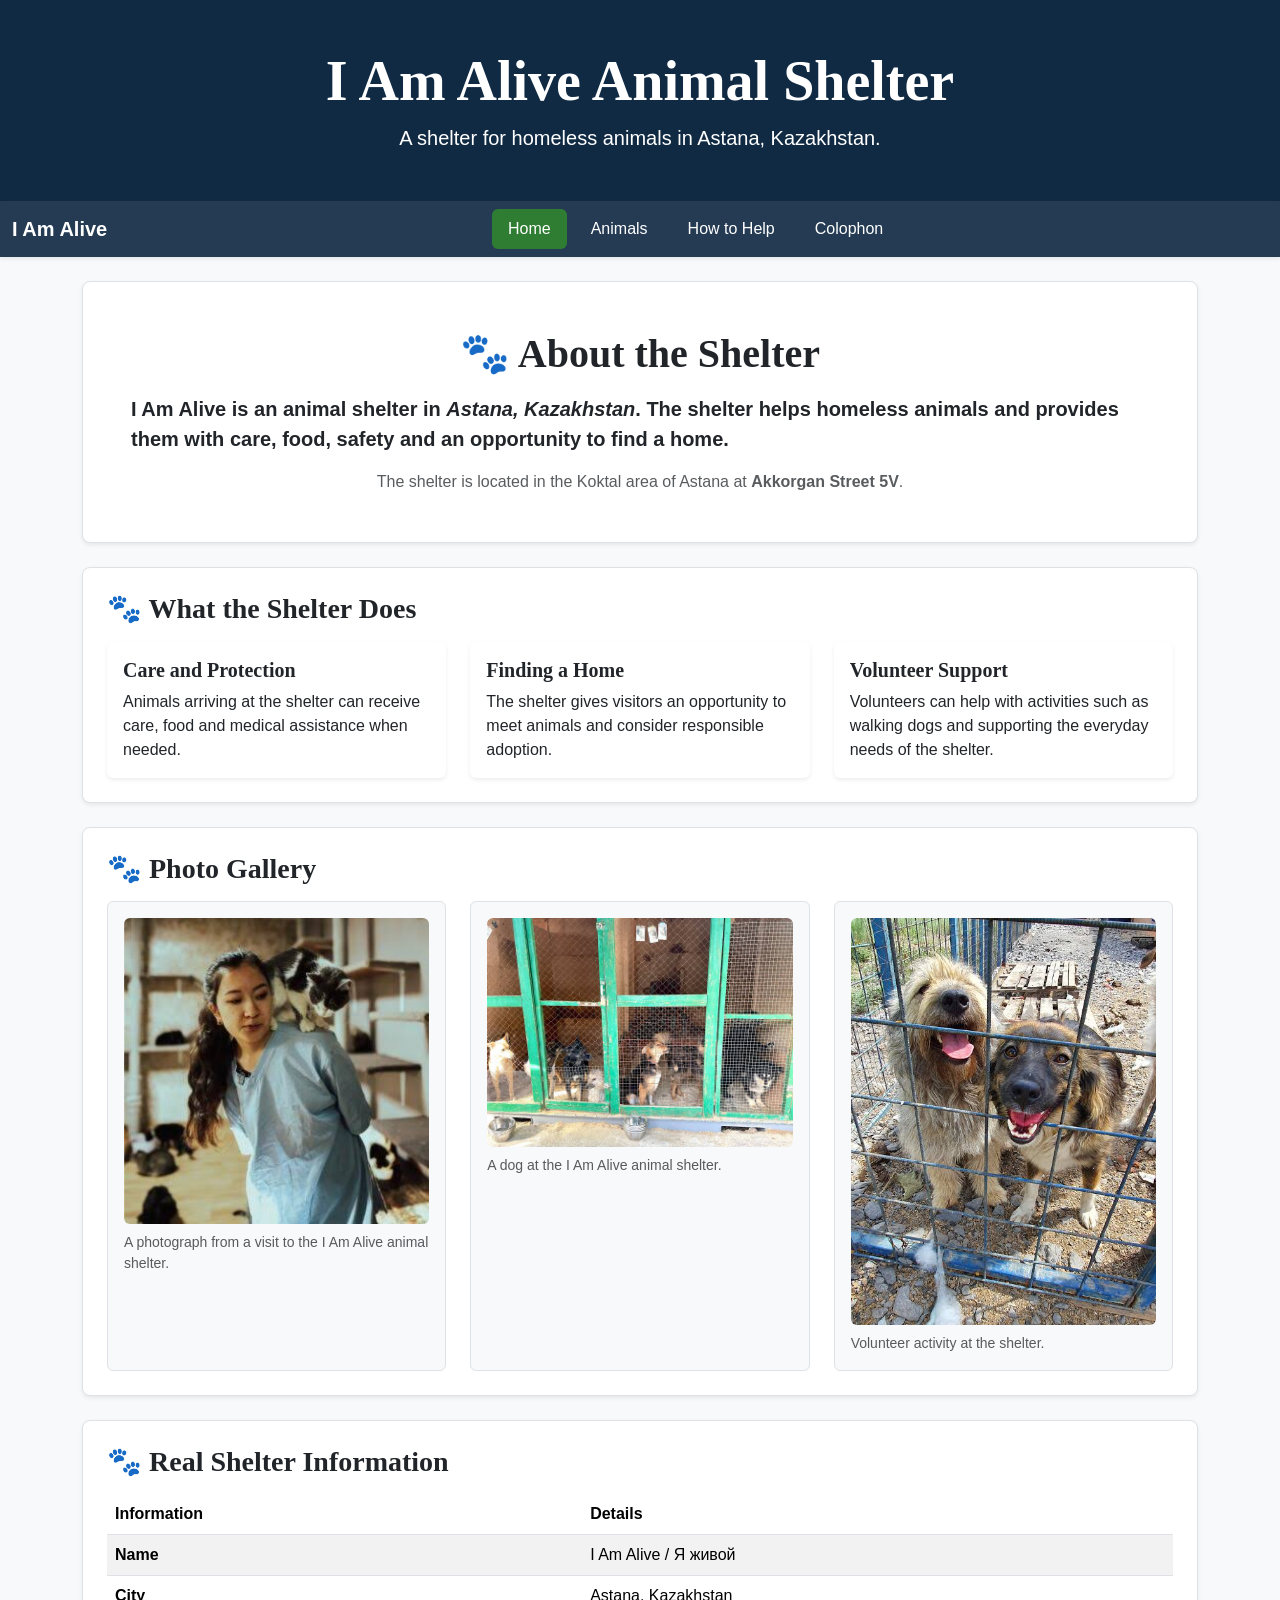
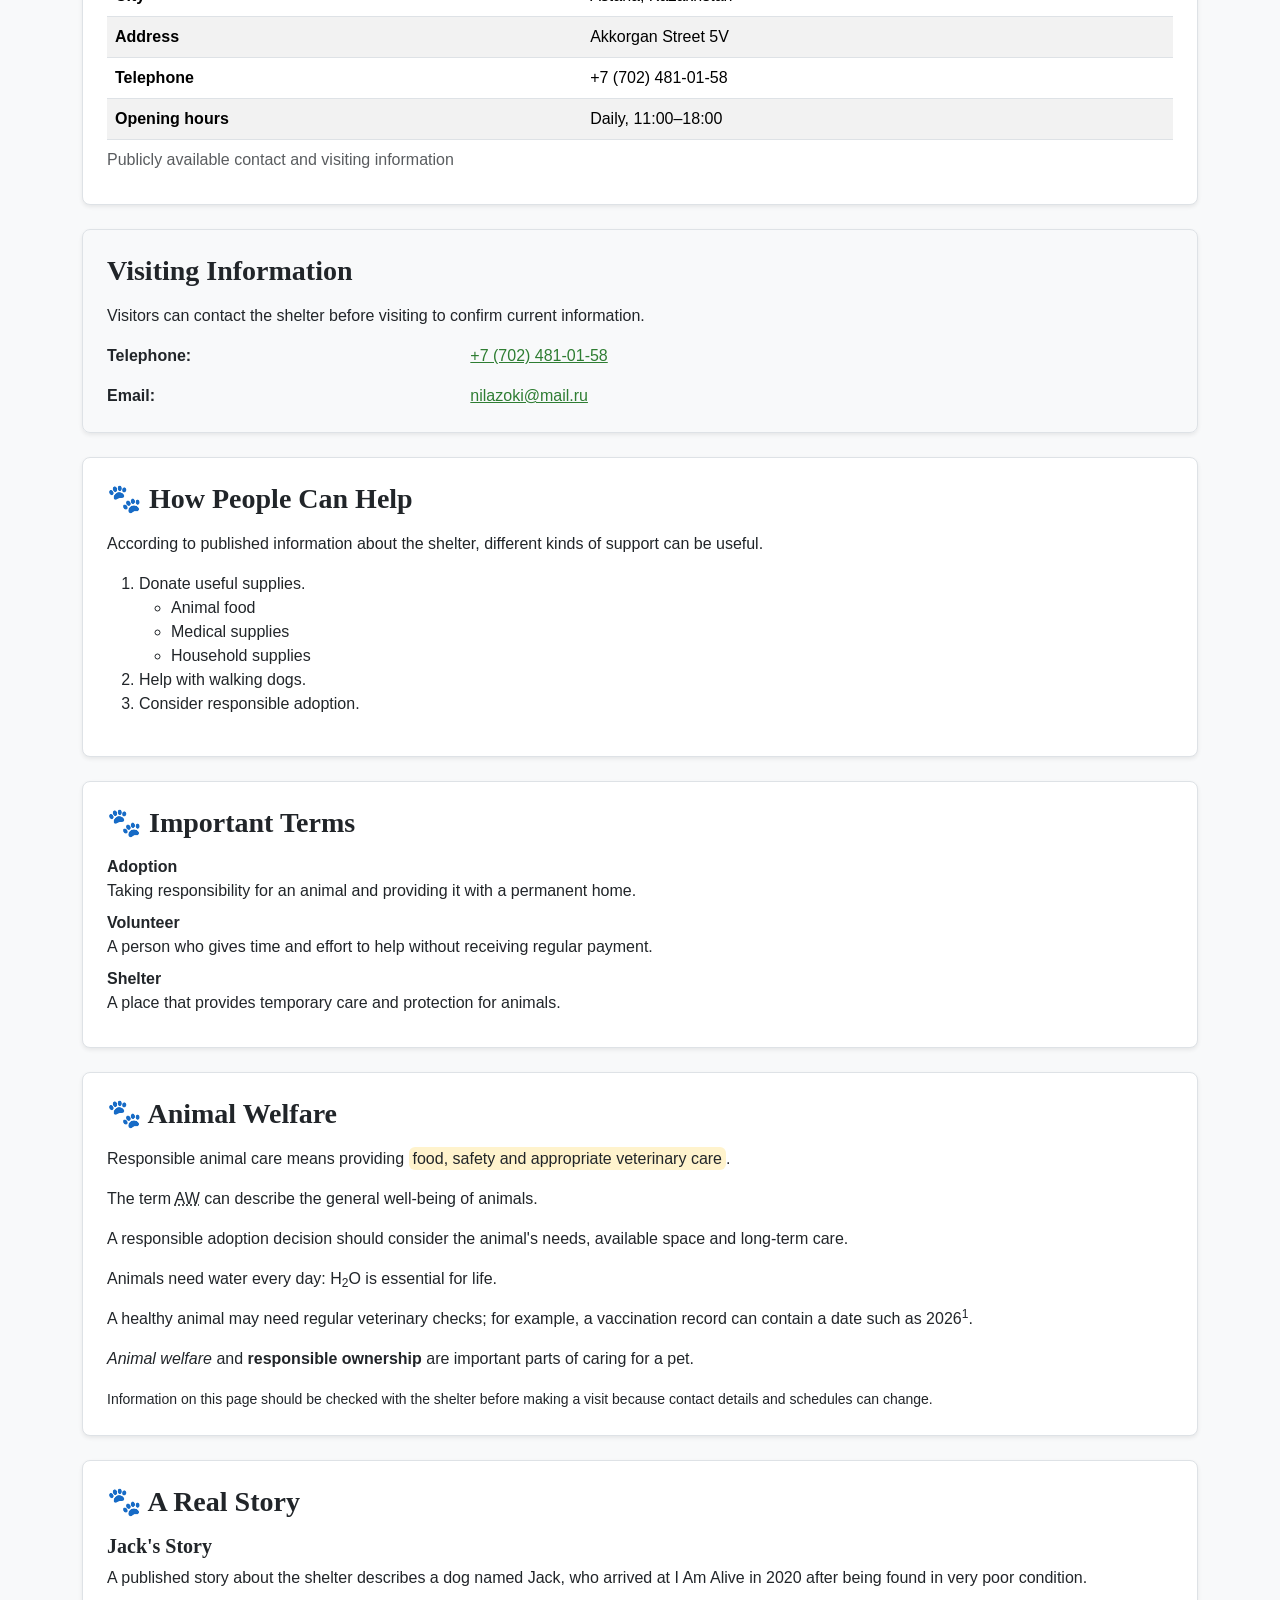
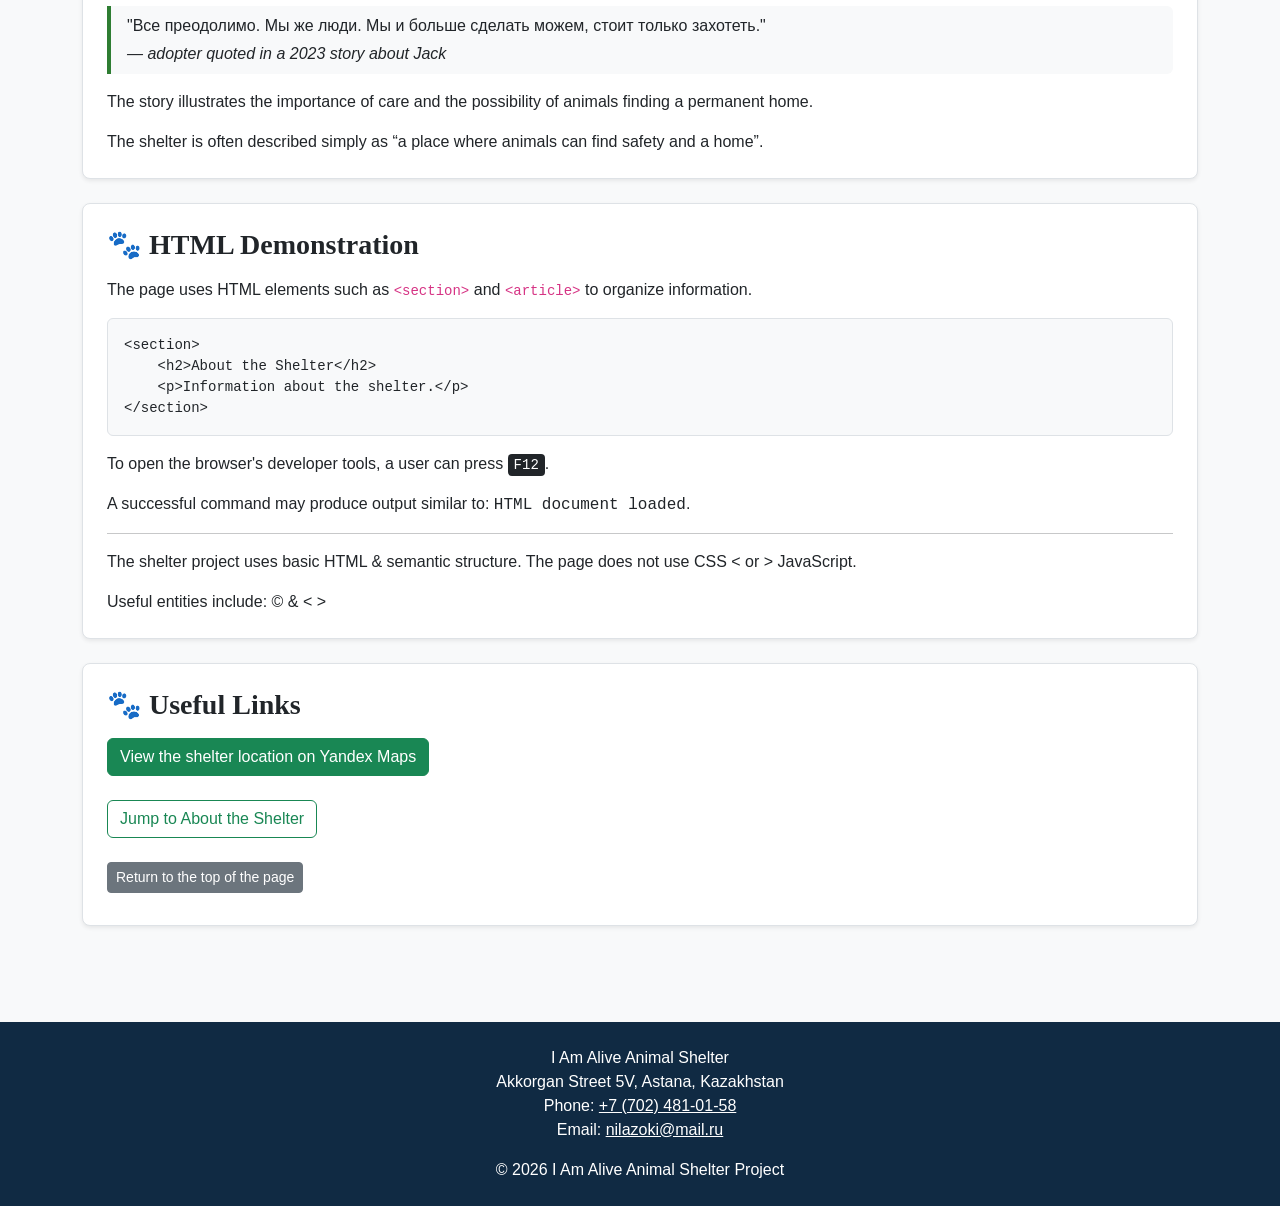
==== commit 36e5205d: "Complete Bootstrap responsive redesign" ====
--- a/index.html
+++ b/index.html
@@ -1,386 +1,389 @@
 <!DOCTYPE html>
 <html lang="en">
 <head>
-    <meta charset="UTF-8">
-    <meta name="viewport" content="width=device-width, initial-scale=1.0">
-
-    <meta name="description"
-          content="Information about I Am Alive animal shelter in Astana, Kazakhstan.">
-    <meta name="author" content="Bekkazy Bekarys">
-
-    <!-- Author: Bekkazy Bekarys -->
-
-    <title>I Am Alive Animal Shelter — Astana</title>
-
-    <link rel="stylesheet" href="css/base.css">
-    <link rel="stylesheet" href="css/bekarys.css">
+  <meta charset="utf-8"/>
+  <meta content="width=device-width, initial-scale=1.0" name="viewport"/>
+  <meta content="Information about I Am Alive animal shelter in Astana, Kazakhstan." name="description"/>
+  <meta content="Bekkazy Bekarys" name="author"/>
+  <!-- Author: Bekkazy Bekarys -->
+  <title>I Am Alive Animal Shelter — Astana</title>
+
+  <!-- Bootstrap 5.3.8 via CDN -->
+  <link href="https://cdn.jsdelivr.net/npm/bootstrap@5.3.8/dist/css/bootstrap.min.css" rel="stylesheet"/>
+  <link href="css/base.css" rel="stylesheet"/>
+  <link href="css/bekarys.css" rel="stylesheet"/>
 </head>
 
-<body>
-
-<header id="top">
-    <h1>I Am Alive Animal Shelter</h1>
-
-    <p>
-        A shelter for homeless animals in Astana, Kazakhstan.
+<body class="bg-light text-dark">
+
+  <header class="bg-primary text-white text-center py-5" id="top">
+    <h1 class="display-4 fw-bold mb-2">
+      I Am Alive Animal Shelter
+    </h1>
+    <p class="lead mb-0 d-none d-md-block">
+      A shelter for homeless animals in Astana, Kazakhstan.
     </p>
-</header>
-
-<nav>
-    <a href="index.html">Home</a>
-    <br>
-    <a href="animals.html">Animals</a>
-    <br>
-    <a href="help.html">How to Help</a>
-    <br>
-    <a href="colophon.html">Colophon</a>
-</nav>
-
-<main>
-
-    <section id="about" class="hero-section">
-        <h2>About the Shelter</h2>
-
-        <p class="highlight-text">
-            <strong>I Am Alive</strong> is an animal shelter in
-            <em>Astana, Kazakhstan</em>.
-            The shelter helps homeless animals and provides them with
-            care, food, safety and an opportunity to find a home.
+  </header>
+
+  <nav aria-label="Main navigation" class="navbar navbar-expand-md navbar-dark bg-secondary shadow-sm">
+    <!-- container-fluid keeps the navigation background and controls full width. -->
+    <div class="container-fluid">
+      <a class="navbar-brand fw-bold" href="index.html">
+        I Am Alive
+      </a>
+
+      <button aria-controls="mainNavbar" aria-expanded="false" aria-label="Toggle navigation" class="navbar-toggler" data-bs-target="#mainNavbar" data-bs-toggle="collapse" type="button">
+        <span class="navbar-toggler-icon"></span>
+      </button>
+
+      <div class="collapse navbar-collapse" id="mainNavbar">
+        <ul class="navbar-nav mx-auto mb-2 mb-md-0 gap-md-2">
+          <li class="nav-item">
+            <a aria-current="page" class="nav-link px-md-3 active" href="index.html">Home</a>
+          </li>
+          <li class="nav-item">
+            <a class="nav-link px-md-3" href="animals.html">Animals</a>
+          </li>
+          <li class="nav-item">
+            <a class="nav-link px-md-3" href="help.html">How to Help</a>
+          </li>
+          <li class="nav-item">
+            <a class="nav-link px-md-3" href="colophon.html">Colophon</a>
+          </li>
+        </ul>
+      </div>
+    </div>
+  </nav>
+
+  <!-- container keeps the page content readable and centered on larger screens. -->
+  <main class="container py-4">
+
+    <section class="hero-section bg-white border rounded-3 shadow-sm p-4 mb-4 text-center p-md-5" id="about">
+      <h2 class="display-6 fw-bold mb-3">
+        About the Shelter
+      </h2>
+      <p class="lead fw-semibold text-center text-md-start">
+        <strong>I Am Alive</strong> is an animal shelter in <em>Astana, Kazakhstan</em>. The shelter helps homeless animals and provides them with care, food, safety and an opportunity to find a home.
+      </p>
+      <p class="text-muted mb-0">
+        The shelter is located in the Koktal area of Astana at <b>Akkorgan Street 5V</b>.
+      </p>
+    </section>
+
+    <section class="service-grid bg-white border rounded-3 shadow-sm p-4 mb-4">
+      <!-- Bootstrap component: cards. Adapted to the three shelter services with responsive grid columns. -->
+      <h2 class="h3 fw-bold mb-3">
+        What the Shelter Does
+      </h2>
+
+      <div class="row g-4">
+        <div class="col-12 col-md-6 col-lg-4">
+          <article class="service-card card h-100 shadow-sm border-0">
+            <div class="card-body">
+              <h3 class="h5 fw-semibold">
+                Care and Protection
+              </h3>
+              <p class="mb-0">
+                Animals arriving at the shelter can receive care, food and medical assistance when needed.
+              </p>
+            </div>
+          </article>
+        </div>
+
+        <div class="col-12 col-md-6 col-lg-4">
+          <article class="service-card card h-100 shadow-sm border-0">
+            <div class="card-body">
+              <h3 class="h5 fw-semibold">
+                Finding a Home
+              </h3>
+              <p class="mb-0">
+                The shelter gives visitors an opportunity to meet animals and consider responsible adoption.
+              </p>
+            </div>
+          </article>
+        </div>
+
+        <div class="col-12 col-md-6 col-lg-4">
+          <article class="service-card card h-100 shadow-sm border-0">
+            <div class="card-body">
+              <h3 class="h5 fw-semibold">
+                Volunteer Support
+              </h3>
+              <p class="mb-0">
+                Volunteers can help with activities such as walking dogs and supporting the everyday needs of the shelter.
+              </p>
+            </div>
+          </article>
+        </div>
+      </div>
+    </section>
+
+    <section class="photo-gallery bg-white border rounded-3 shadow-sm p-4 mb-4">
+      <h2 class="h3 fw-bold mb-3">
+        Photo Gallery
+      </h2>
+
+      <div class="row g-4 align-items-stretch">
+        <div class="col-12 col-md-6 col-lg-4">
+          <figure class="gallery-item h-100 mb-0 bg-light border rounded p-3">
+            <img alt="Dog and visitor during a visit to the I Am Alive animal shelter in Astana" class="img-fluid rounded" src="images/dog-volunteer.jpeg" width="500"/>
+            <figcaption class="small text-muted mt-2 text-center text-md-start">
+              A photograph from a visit to the I Am Alive animal shelter.
+            </figcaption>
+          </figure>
+        </div>
+
+        <div class="col-12 col-md-6 col-lg-4">
+          <figure class="gallery-item h-100 mb-0 bg-light border rounded p-3">
+            <img alt="Dog staying at the I Am Alive animal shelter in Astana" class="img-fluid rounded" src="images/shelter-dog.jpeg" width="500"/>
+            <figcaption class="small text-muted mt-2 text-center text-md-start">
+              A dog at the I Am Alive animal shelter.
+            </figcaption>
+          </figure>
+        </div>
+
+        <div class="col-12 col-md-6 col-lg-4">
+          <figure class="gallery-item h-100 mb-0 bg-light border rounded p-3">
+            <img alt="Volunteer walking a dog from the I Am Alive animal shelter" class="img-fluid rounded" src="images/dog-walk.jpeg" width="500"/>
+            <figcaption class="small text-muted mt-2 text-center text-md-start">
+              Volunteer activity at the shelter.
+            </figcaption>
+          </figure>
+        </div>
+      </div>
+    </section>
+
+    <section class="table-section bg-white border rounded-3 shadow-sm p-4 mb-4">
+      <h2 class="h3 fw-bold mb-3">
+        Real Shelter Information
+      </h2>
+
+      <div class="table-responsive">
+        <table class="table table-striped table-hover align-middle mb-0">
+          <caption>Publicly available contact and visiting information</caption>
+          <thead>
+            <tr>
+              <th scope="col">Information</th>
+              <th scope="col">Details</th>
+            </tr>
+          </thead>
+          <tbody>
+            <tr>
+              <th scope="row">Name</th>
+              <td>I Am Alive / Я живой</td>
+            </tr>
+            <tr>
+              <th scope="row">City</th>
+              <td>Astana, Kazakhstan</td>
+            </tr>
+            <tr>
+              <th scope="row">Address</th>
+              <td>Akkorgan Street 5V</td>
+            </tr>
+            <tr>
+              <th scope="row">Telephone</th>
+              <td>+7 (702) 481-01-58</td>
+            </tr>
+            <tr>
+              <th scope="row">Opening hours</th>
+              <td>Daily, 11:00–18:00</td>
+            </tr>
+          </tbody>
+        </table>
+      </div>
+    </section>
+
+    <aside class="contact-box border rounded-3 shadow-sm p-4 mb-4">
+      <h2 class="h3 fw-bold mb-3">
+        Visiting Information
+      </h2>
+      <p>
+        Visitors can contact the shelter before visiting to confirm current information.
+      </p>
+
+      <div class="row g-3">
+        <div class="col-12">
+          <div class="row">
+            <div class="col-sm-4 fw-semibold">Telephone:</div>
+            <div class="col-sm-8">
+              <a href="tel:+77024810158">+7 (702) 481-01-58</a>
+            </div>
+          </div>
+        </div>
+        <div class="col-12">
+          <div class="row">
+            <div class="col-sm-4 fw-semibold">Email:</div>
+            <div class="col-sm-8">
+              <a href="mailto:nilazoki@mail.ru">nilazoki@mail.ru</a>
+            </div>
+          </div>
+        </div>
+      </div>
+    </aside>
+
+    <section class="help-options bg-white border rounded-3 shadow-sm p-4 mb-4">
+      <h2 class="h3 fw-bold mb-3">
+        How People Can Help
+      </h2>
+      <p>
+        According to published information about the shelter, different kinds of support can be useful.
+      </p>
+
+      <ol start="1">
+        <li>
+          Donate useful supplies.
+          <ul>
+            <li>Animal food</li>
+            <li>Medical supplies</li>
+            <li>Household supplies</li>
+          </ul>
+        </li>
+        <li>Help with walking dogs.</li>
+        <li>Consider responsible adoption.</li>
+      </ol>
+    </section>
+
+    <section class="terms-section bg-white border rounded-3 shadow-sm p-4 mb-4">
+      <h2 class="h3 fw-bold mb-3">
+        Important Terms
+      </h2>
+
+      <dl class="mb-0">
+        <dt>Adoption</dt>
+        <dd>Taking responsibility for an animal and providing it with a permanent home.</dd>
+
+        <dt>Volunteer</dt>
+        <dd>A person who gives time and effort to help without receiving regular payment.</dd>
+
+        <dt>Shelter</dt>
+        <dd>A place that provides temporary care and protection for animals.</dd>
+      </dl>
+    </section>
+
+    <section class="welfare-section bg-white border rounded-3 shadow-sm p-4 mb-4">
+      <h2 class="h3 fw-bold mb-3">
+        Animal Welfare
+      </h2>
+
+      <p>
+        Responsible animal care means providing <mark class="px-1 rounded">food, safety and appropriate veterinary care</mark>.
+      </p>
+      <p>
+        The term <abbr title="Animal Welfare">AW</abbr> can describe the general well-being of animals.
+      </p>
+      <p>
+        A responsible adoption decision should consider the animal's needs, available space and long-term care.
+      </p>
+      <p>
+        Animals need water every day: H<sub>2</sub>O is essential for life.
+      </p>
+      <p>
+        A healthy animal may need regular veterinary checks; for example, a vaccination record can contain a date such as 2026<sup>1</sup>.
+      </p>
+      <p>
+        <i>Animal welfare</i> and <b>responsible ownership</b> are important parts of caring for a pet.
+      </p>
+      <p class="mb-0">
+        <small>
+          Information on this page should be checked with the shelter before making a visit because contact details and schedules can change.
+        </small>
+      </p>
+    </section>
+
+    <section class="story-section bg-white border rounded-3 shadow-sm p-4 mb-4">
+      <h2 class="h3 fw-bold mb-3">
+        A Real Story
+      </h2>
+
+      <article>
+        <h3 class="h5 fw-semibold">
+          Jack's Story
+        </h3>
+        <p>
+          A published story about the shelter describes a dog named Jack, who arrived at I Am Alive in 2020 after being found in very poor condition.
         </p>
 
-        <!-- Inline style is used once to demonstrate cascade priority
-         on one specific piece of content. -->
-    <p style="letter-spacing: 0.6px;">
-        The shelter is located in the Koktal area of Astana at
-        <b>Akkorgan Street 5V</b>.
-    </p>
-    </section>
-
-    <section class="service-grid">
-        <h2>What the Shelter Does</h2>
-
-        <article class="service-card">
-            <h3>Care and Protection</h3>
-            <p>
-                Animals arriving at the shelter can receive care,
-                food and medical assistance when needed.
-            </p>
-        </article>
-
-        <article class="service-card">
-            <h3>Finding a Home</h3>
-            <p>
-                The shelter gives visitors an opportunity to meet animals
-                and consider responsible adoption.
-            </p>
-        </article>
-
-        <article class="service-card">
-            <h3>Volunteer Support</h3>
-            <p>
-                Volunteers can help with activities such as walking dogs
-                and supporting the everyday needs of the shelter.
-            </p>
-        </article>
-    </section>
-
-    <section class="photo-gallery">
-        <h2>Photo Gallery</h2>
-
-        <figure class="gallery-item">
-            <img src="images/dog-volunteer.jpeg"
-                 alt="Dog and visitor during a visit to the I Am Alive animal shelter in Astana"
-                 width="500">
-            <figcaption>
-                A photograph from a visit to the I Am Alive animal shelter.
-            </figcaption>
-        </figure>
-
-        <figure class="gallery-item">
-            <img src="images/shelter-dog.jpeg"
-                 alt="Dog staying at the I Am Alive animal shelter in Astana"
-                 width="500">
-            <figcaption>
-                A dog at the I Am Alive animal shelter.
-            </figcaption>
-        </figure>
-
-        <figure class="gallery-item">
-            <img src="images/dog-walk.jpeg"
-                 alt="Volunteer walking a dog from the I Am Alive animal shelter"
-                 width="500">
-            <figcaption>
-                Volunteer activity at the shelter.
-            </figcaption>
-        </figure>
-    </section>
-
-    <section class="table-section">
-        <h2>Real Shelter Information</h2>
-
-        <table>
-            <caption>
-                Publicly available contact and visiting information
-            </caption>
-
-            <thead>
-                <tr>
-                    <th scope="col">Information</th>
-                    <th scope="col">Details</th>
-                </tr>
-            </thead>
-
-            <tbody>
-                <tr>
-                    <th scope="row">Name</th>
-                    <td>I Am Alive / Я живой</td>
-                </tr>
-
-                <tr>
-                    <th scope="row">City</th>
-                    <td>Astana, Kazakhstan</td>
-                </tr>
-
-                <tr>
-                    <th scope="row">Address</th>
-                    <td>Akkorgan Street 5V</td>
-                </tr>
-
-                <tr>
-                    <th scope="row">Telephone</th>
-                    <td>+7 (702) 481-01-58</td>
-                </tr>
-
-                <tr>
-                    <th scope="row">Opening hours</th>
-                    <td>Daily, 11:00–18:00</td>
-                </tr>
-            </tbody>
-        </table>
-    </section>
-
-    <aside class="contact-box">
-        <h2>Visiting Information</h2>
+        <blockquote class="border-start border-success border-4 ps-3 py-2 bg-light rounded-end">
+          <p class="mb-1">
+            "Все преодолимо. Мы же люди. Мы и больше сделать можем, стоит только захотеть."
+          </p>
+          <cite>— adopter quoted in a 2023 story about Jack</cite>
+        </blockquote>
 
         <p>
-            Visitors can contact the shelter before visiting to confirm
-            current information.
+          The story illustrates the importance of care and the possibility of animals finding a permanent home.
         </p>
-
-        <div>
-            <p>
-                <span>Telephone:</span>
-                <a href="tel:+77024810158">+7 (702) 481-01-58</a>
-            </p>
-
-            <p>
-                <span>Email:</span>
-                <a href="mailto:nilazoki@mail.ru">nilazoki@mail.ru</a>
-            </p>
-        </div>
-    </aside>
-
-    <section class="help-options">
-        <h2>How People Can Help</h2>
-
-        <p>
-            According to published information about the shelter,
-            different kinds of support can be useful.
+        <p class="mb-0">
+          The shelter is often described simply as <q>a place where animals can find safety and a home</q>.
         </p>
-
-        <ol start="1">
-            <li>
-                Donate useful supplies.
-                <ul>
-                    <li>Animal food</li>
-                    <li>Medical supplies</li>
-                    <li>Household supplies</li>
-                </ul>
-            </li>
-
-            <li>Help with walking dogs.</li>
-
-            <li>Consider responsible adoption.</li>
-        </ol>
-    </section>
-
-    <section class="terms-section">
-        <h2>Important Terms</h2>
-
-        <dl>
-            <dt>Adoption</dt>
-            <dd>
-                Taking responsibility for an animal and providing it
-                with a permanent home.
-            </dd>
-
-            <dt>Volunteer</dt>
-            <dd>
-                A person who gives time and effort to help without
-                receiving regular payment.
-            </dd>
-
-            <dt>Shelter</dt>
-            <dd>
-                A place that provides temporary care and protection
-                for animals.
-            </dd>
-        </dl>
-    </section>
-
-    <section class="welfare-section">
-        <h2>Animal Welfare</h2>
-
-        <p>
-            Responsible animal care means providing
-            <mark>food, safety and appropriate veterinary care</mark>.
-        </p>
-
-        <p>
-            The term <abbr title="Animal Welfare">AW</abbr> can describe
-            the general well-being of animals.
-        </p>
-
-        <p>
-            A responsible adoption decision should consider the animal's
-            needs, available space and long-term care.
-        </p>
-
-        <p>
-            Animals need water every day:
-            H<sub>2</sub>O is essential for life.
-        </p>
-
-        <p>
-            A healthy animal may need regular veterinary checks;
-            for example, a vaccination record can contain a date such as
-            2026<sup>1</sup>.
-        </p>
-
-        <p>
-            <i>Animal welfare</i> and <b>responsible ownership</b>
-            are important parts of caring for a pet.
-        </p>
-
-        <p>
-            <small>
-                Information on this page should be checked with the shelter
-                before making a visit because contact details and schedules
-                can change.
-            </small>
-        </p>
-    </section>
-
-    <section class="story-section">
-        <h2>A Real Story</h2>
-
-        <article>
-            <h3>Jack's Story</h3>
-
-            <p>
-                A published story about the shelter describes a dog named
-                Jack, who arrived at I Am Alive in 2020 after being found
-                in very poor condition.
-            </p>
-
-            <blockquote>
-                <p>
-                    "Все преодолимо. Мы же люди. Мы и больше сделать можем,
-                    стоит только захотеть."
-                </p>
-
-                <cite>
-                    — adopter quoted in a 2023 story about Jack
-                </cite>
-            </blockquote>
-
-            <p>
-                The story illustrates the importance of care and the possibility
-                of animals finding a permanent home.
-            </p>
-
-            <p>
-                The shelter is often described simply as
-                <q>a place where animals can find safety and a home</q>.
-            </p>
-        </article>
-    </section>
-
-    <section class="html-demo">
-        <h2>HTML Demonstration</h2>
-
-        <p>
-            The page uses HTML elements such as
-            <code>&lt;section&gt;</code> and <code>&lt;article&gt;</code>
-            to organize information.
-        </p>
-
-        <pre>
-&lt;section&gt;
+      </article>
+    </section>
+
+    <section class="html-demo bg-white border rounded-3 shadow-sm p-4 mb-4">
+      <h2 class="h3 fw-bold mb-3">
+        HTML Demonstration
+      </h2>
+      <p>
+        The page uses HTML elements such as <code>&lt;section&gt;</code> and <code>&lt;article&gt;</code> to organize information.
+      </p>
+
+      <pre class="bg-light border rounded p-3 overflow-auto">&lt;section&gt;
     &lt;h2&gt;About the Shelter&lt;/h2&gt;
     &lt;p&gt;Information about the shelter.&lt;/p&gt;
-&lt;/section&gt;
-        </pre>
-
-        <p>
-            To open the browser's developer tools, a user can press
-            <kbd>F12</kbd>.
-        </p>
-
-        <p>
-            A successful command may produce output similar to:
-            <samp>HTML document loaded</samp>.
-        </p>
-
-        <hr>
-
-        <p>
-            The shelter project uses basic HTML &amp; semantic structure.
-            The page does not use CSS &lt; or &gt; JavaScript.
-        </p>
-
-        <p>
-            Useful entities include:
-            &copy; &amp; &lt; &gt;
-        </p>
-    </section>
-
-    <section class="links-section">
-        <h2>Useful Links</h2>
-
-        <p>
-            <a href="https://yandex.kz/maps/ru/org/ya_zhivoy/231771024536/"
-               target="_blank"
-               rel="noopener noreferrer">
-                View the shelter location on Yandex Maps
-            </a>
-        </p>
-
-        <p>
-            <a href="#about">Jump to About the Shelter</a>
-        </p>
-
-        <p>
-            <a href="#top">Return to the top of the page</a>
-        </p>
-    </section>
-
-</main>
-
-<footer>
+&lt;/section&gt;</pre>
+
+      <p>
+        To open the browser's developer tools, a user can press <kbd>F12</kbd>.
+      </p>
+      <p>
+        A successful command may produce output similar to: <samp>HTML document loaded</samp>.
+      </p>
+
+      <hr/>
+
+      <p>
+        The shelter project uses basic HTML &amp; semantic structure. The page does not use CSS &lt; or &gt; JavaScript.
+      </p>
+      <p class="mb-0">
+        Useful entities include: &copy; &amp; &lt; &gt;
+      </p>
+    </section>
+
+    <section class="links-section bg-white border rounded-3 shadow-sm p-4 mb-4">
+      <h2 class="h3 fw-bold mb-3">
+        Useful Links
+      </h2>
+      <p>
+        <a class="btn btn-success me-2 mb-2" href="https://yandex.kz/maps/ru/org/ya_zhivoy/231771024536/" rel="noopener noreferrer" target="_blank">
+          View the shelter location on Yandex Maps
+        </a>
+      </p>
+      <p>
+        <a class="btn btn-outline-success me-2 mb-2" href="#about">
+          Jump to About the Shelter
+        </a>
+      </p>
+      <p class="mb-0">
+        <a class="btn btn-secondary btn-sm mb-2" href="#top">
+          Return to the top of the page
+        </a>
+      </p>
+    </section>
+
+  </main>
+
+  <footer class="bg-primary text-white text-center py-4 mt-5">
     <address>
-        I Am Alive Animal Shelter<br>
-        Akkorgan Street 5V, Astana, Kazakhstan<br>
-        Phone:
-        <a href="tel:+77024810158">+7 (702) 481-01-58</a><br>
-        Email:
-        <a href="mailto:nilazoki@mail.ru">nilazoki@mail.ru</a>
+      I Am Alive Animal Shelter<br/>
+      Akkorgan Street 5V, Astana, Kazakhstan<br/>
+      Phone: <a class="text-white" href="tel:+77024810158">+7 (702) 481-01-58</a><br/>
+      Email: <a class="text-white" href="mailto:nilazoki@mail.ru">nilazoki@mail.ru</a>
     </address>
-
-    <p>
-        &copy; 2026 I Am Alive Animal Shelter Project
-    </p>
-</footer>
+    <p class="mb-0">&copy; 2026 I Am Alive Animal Shelter Project</p>
+  </footer>
+
+  <!-- Bootstrap 5.3.8 JavaScript bundle for responsive components such as the navbar toggler. -->
+  <script src="https://cdn.jsdelivr.net/npm/bootstrap@5.3.8/dist/js/bootstrap.bundle.min.js"></script>
 
 </body>
 </html>
--- a/css/bekarys.css
+++ b/css/bekarys.css
@@ -1,543 +1,17 @@
-/*
-    PERSONAL STYLESHEET
-    Student: Bekkazy Bekarys
-    Project: I Am Alive Animal Shelter
-
-    This stylesheet contains my page-specific layout,
-    Flexbox, Grid, positioning, float, centering
-    and specificity demonstrations.
-*/
-
-
-/* ==================================================
-   1. REUSABLE CLASSES
-   ================================================== */
-
-.hero-section {
-    text-align: center;
-    padding: 50px 24px;
-}
-
+/* Personal Assignment 3 corrections kept intentionally small. */
 .highlight-text {
-    font-weight: 700;
-    letter-spacing: 0.5px;
+    letter-spacing: 0.02em;
 }
 
 .contact-box {
-    max-width: 750px;
-    margin: 30px auto;
-    padding: 24px;
-    border: 2px solid rgb(46, 125, 50);
+    border-color: rgb(46, 125, 50);
 }
 
-.service-card,
-.support-card,
-.author-card,
-.source-card {
-    padding: 20px;
-    border: 1px solid #243B53;
-    background-color: #F0F4F8;
-}
-
-
-/* ==================================================
-   2. FLEXBOX
-   ================================================== */
-
-/*
-    Flexbox is useful here because the service cards
-    should stay in one flexible row when enough space
-    is available and wrap when the page becomes narrower.
-*/
-.service-grid {
-    display: flex;
-    flex-direction: row;
-    flex-wrap: wrap;
-    justify-content: center;
-    align-items: stretch;
-    gap: 24px;
-}
-
-.service-grid > h2 {
-    flex: 1 1 100%;
-}
-
-.service-card {
-    flex: 1 1 250px;
-}
-
-
-/*
-    Another Flexbox container.
-    Items are allowed to grow and shrink.
-*/
-.animal-list {
-    display: flex;
-    flex-direction: row;
-    flex-wrap: wrap;
-    gap: 24px;
-    padding-left: 0;
-}
-
-.animal-list li {
-    flex: 1 1 200px;
-    padding: 20px;
-    list-style-position: inside;
-    border: 1px solid #243B53;
-    background-color: #F0F4F8;
-}
-
-
-/* Help page Flexbox list */
-.support-list {
-    display: flex;
-    flex-direction: row;
-    flex-wrap: wrap;
-    gap: 16px;
-    padding-left: 0;
-}
-
-.support-list li {
-    flex: 1 1 180px;
-    padding: 16px;
-    list-style-position: inside;
-    border: 1px solid #243B53;
-}
-
-
-/* Colophon technology list */
-.technology-list {
-    display: flex;
-    flex-wrap: wrap;
-    gap: 14px;
-    padding-left: 0;
-}
-
-.technology-list li {
-    flex: 1 1 180px;
-    padding: 12px;
-    list-style-position: inside;
-    border: 1px solid #243B53;
-}
-
-
-/* ==================================================
-   3. CSS GRID
-   ================================================== */
-
-/*
-    Grid is more suitable than Flexbox for the photo gallery
-    because photographs are arranged in rows and columns.
-*/
-.photo-gallery {
-    display: grid;
-    grid-template-columns: repeat(3, minmax(180px, 1fr));
-    gap: 24px;
-}
-
-.photo-gallery > h2 {
-    grid-column: 1 / -1;
-}
-
-.gallery-item {
-    padding: 14px;
-    border: 1px solid #243B53;
-    background-color: #F0F4F8;
-}
-
-
-/*
-    This information has a two-dimensional relationship:
-    terms and their definitions.
-    Grid is therefore more suitable than Flexbox.
-*/
-.info-grid {
-    display: grid;
-    grid-template-columns: repeat(2, minmax(180px, 1fr));
-    gap: 20px;
-}
-
-.info-grid dt,
-.info-grid dd {
-    margin: 0;
-    padding: 16px;
-    border: 1px solid #243B53;
-}
-
-.info-grid dt:first-child {
-    grid-column: 1 / -1;
-}
-
-.info-grid dd:first-of-type {
-    grid-column: 1 / -1;
-}
-
-
-/* Grid on the Help page */
-.responsible-support {
-    display: grid;
-    grid-template-columns: repeat(2, minmax(220px, 1fr));
-    gap: 24px;
-}
-
-.responsible-support > h2 {
-    grid-column: 1 / -1;
-}
-
-
-/* Grid on the Colophon page */
-.sources-section {
-    display: grid;
-    grid-template-columns: repeat(2, minmax(220px, 1fr));
-    gap: 24px;
-}
-
-.sources-section > h2 {
-    grid-column: 1 / -1;
-}
-
-
-/* ==================================================
-   4. POSITIONING
-   ================================================== */
-
-/*
-    Relative positioning creates a containing block
-    for the absolutely positioned paw symbol.
-*/
-#animals {
-    position: relative;
-}
-
-
-/* Absolute positioning is relative to #animals. */
-#animals::after {
-    content: "🐾";
-    position: absolute;
-    top: 18px;
-    right: 20px;
-    font-size: 28px;
-}
-
-
-/*
-    Static positioning keeps this grid in normal document flow.
-*/
-.info-grid {
-    position: static;
-}
-
-
-/*
-    Fixed positioning keeps the adoption reminder visible
-    while the user scrolls the Animals page.
-*/
-.fixed-note {
-    position: fixed;
-    right: 20px;
-    bottom: 20px;
-    width: 280px;
-    max-width: calc(100vw - 40px);
-    padding: 20px;
-    z-index: 10;
-    background-color: #102A43;
-    color: white;
-    border: 2px solid rgb(46, 125, 50);
-}
-
-.fixed-note h2 {
-    color: white;
-    font-size: 1.2rem;
-    margin-top: 0;
-}
-
-.fixed-note p {
-    margin-bottom: 0;
-}
-
-
-/* ==================================================
-   5. FLOAT AND CLEAR
-   ================================================== */
-
-/*
-    Float lets the text flow next to the photograph.
-*/
-/*
-    Float demonstration:
-    the figure moves to the left and the following paragraph
-    can flow around it.
-*/
-.float-figure {
-    float: left;
-    width: 280px;
-    margin: 0 24px 16px 0;
-}
-
-/*
-    Clear stops the next paragraph from continuing beside
-    the floated figure. Without clear, later content could
-    remain beside the image.
-*/
-.clear-float {
-    clear: both;
-}
-
-
-/* ==================================================
-   6. THREE CENTERING METHODS
-   ================================================== */
-
-/*
-    Centering method 1:
-    a block with a limited width is centered with auto margins.
-*/
-.center-margin {
-    max-width: 900px;
-    margin-left: auto;
-    margin-right: auto;
-}
-
-
-/*
-    Centering method 2:
-    Flexbox centers content on both axes.
-*/
-.center-flex {
-    display: flex;
-    flex-direction: column;
-    justify-content: center;
-    align-items: center;
-    text-align: center;
-}
-
-
-/*
-    Centering method 3:
-    Grid centers the contents of the figure.
-*/
-.center-grid {
-    display: grid;
-    justify-items: center;
-}
-
-
-/* ==================================================
-   7. ANIMALS PAGE
-   ================================================== */
-
-.adoption-section {
-    padding: 28px;
-    border: 1px solid #243B53;
-    background-color: #F0F4F8;
-}
-
-
-/*
-    ID selector:
-    #contact is appropriate because there is only one
-    shelter contact section on this page.
-*/
-#contact {
-    position: relative;
-    border-left: 5px solid rgb(46, 125, 50);
-}
-
-
-/* ==================================================
-   8. INDEX PAGE
-   ================================================== */
-
-.table-section {
-    overflow-x: auto;
-}
-
-.help-options {
-    border-left: 5px solid rgb(46, 125, 50);
-}
-
-.terms-section dl {
-    padding: 20px;
-    background-color: #F0F4F8;
-}
-
-.welfare-section mark {
-    padding: 3px 6px;
-}
-
-.story-section blockquote {
-    margin: 24px 0;
-    padding: 20px;
-    border-left: 5px solid rgb(46, 125, 50);
-    background-color: #F0F4F8;
-}
-
-.html-demo pre {
-    overflow-x: auto;
-    padding: 16px;
-    border: 1px solid #243B53;
-    background-color: #F0F4F8;
-}
-
-
-/* ==================================================
-   9. HELP PAGE
-   ================================================== */
-
-.volunteer-section,
-.supplies-section,
-.contact-section,
-.external-links {
-    max-width: 900px;
-    margin-left: auto;
-    margin-right: auto;
-}
-
-.support-note {
-    padding: 20px;
-    border: 2px solid rgb(46, 125, 50);
-    background-color: #F0F4F8;
-}
-
-.form-section form {
-    max-width: 850px;
-    margin: 0 auto;
-}
-
-.form-fieldset {
-    margin-bottom: 24px;
-    padding: 24px;
-    border: 2px solid #243B53;
-}
-
-.form-fieldset legend {
-    padding: 0 10px;
+.opening-hours {
     font-weight: 700;
 }
 
-.form-buttons {
-    display: flex;
-    flex-wrap: wrap;
-    gap: 16px;
-}
-
-.form-buttons input {
-    cursor: pointer;
-    padding: 12px 22px;
-}
-
-
-/* ==================================================
-   10. COLOPHON PAGE
-   ================================================== */
-
-.author-card {
-    max-width: 650px;
-    margin: 0 auto;
-}
-
-.semantic-section,
-.image-source-section,
-.html-requirements,
-.forms-section {
-    max-width: 950px;
-    margin-left: auto;
-    margin-right: auto;
-}
-
-.limitations-note {
-    padding: 24px;
-    margin: 30px 0;
-    border: 2px solid rgb(46, 125, 50);
-    background-color: #F0F4F8;
-}
-
-.navigation-section {
-    display: flex;
-    flex-wrap: wrap;
-    justify-content: center;
-    align-items: center;
-    gap: 24px;
-}
-
-.navigation-section h2 {
-    flex: 1 1 100%;
-    text-align: center;
-}
-
-
-/* ==================================================
-   11. SPECIFICITY EXPERIMENT
-   ================================================== */
-
-/*
-    Both rules below can target the same list item.
-
-    Rule A:
-    .animal-list li
-    specificity = 0,1,1
-
-    Rule B:
-    .animal-list li.highlight-text
-    specificity = 0,2,1
-
-    Rule B wins because it has higher specificity.
-    The conflict is resolved through specificity.
-*/
-
-.animal-list li {
-    background-color: #F0F4F8;
-}
-
-.animal-list li.highlight-text {
-    background-color: rgb(46, 125, 50);
-    color:white;;
-}
-
-
-/* ==================================================
-   12. REQUIRED PRIORITY DEMONSTRATION
-   ================================================== */
-
-/*
-    This one priority declaration guarantees that keyboard
-    focus remains visible even if another author rule
-    tries to change the outline.
-*/
-nav a:focus {
-    outline: 3px solid white; !important;
-}
-
-
-/* ==================================================
-   13. RESPONSIVE SUPPORT
-   ================================================== */
-
-@media (max-width: 750px) {
-    .photo-gallery,
-    .info-grid,
-    .responsible-support,
-    .sources-section {
-        grid-template-columns: 1fr;
-    }
-
-    .photo-gallery > h2,
-    .info-grid dt:first-child,
-    .info-grid dd:first-of-type,
-    .responsible-support > h2,
-    .sources-section > h2 {
-        grid-column: auto;
-    }
-
-    .fixed-note {
-        position: static;
-        width: auto;
-        margin: 20px 0;
-    }
-
-    .float-image {
-        float: none;
-        width: 100%;
-        margin: 0 0 15px;
-    }
+.animal-image {
+    height: 280px;
+    object-fit: cover;
 }
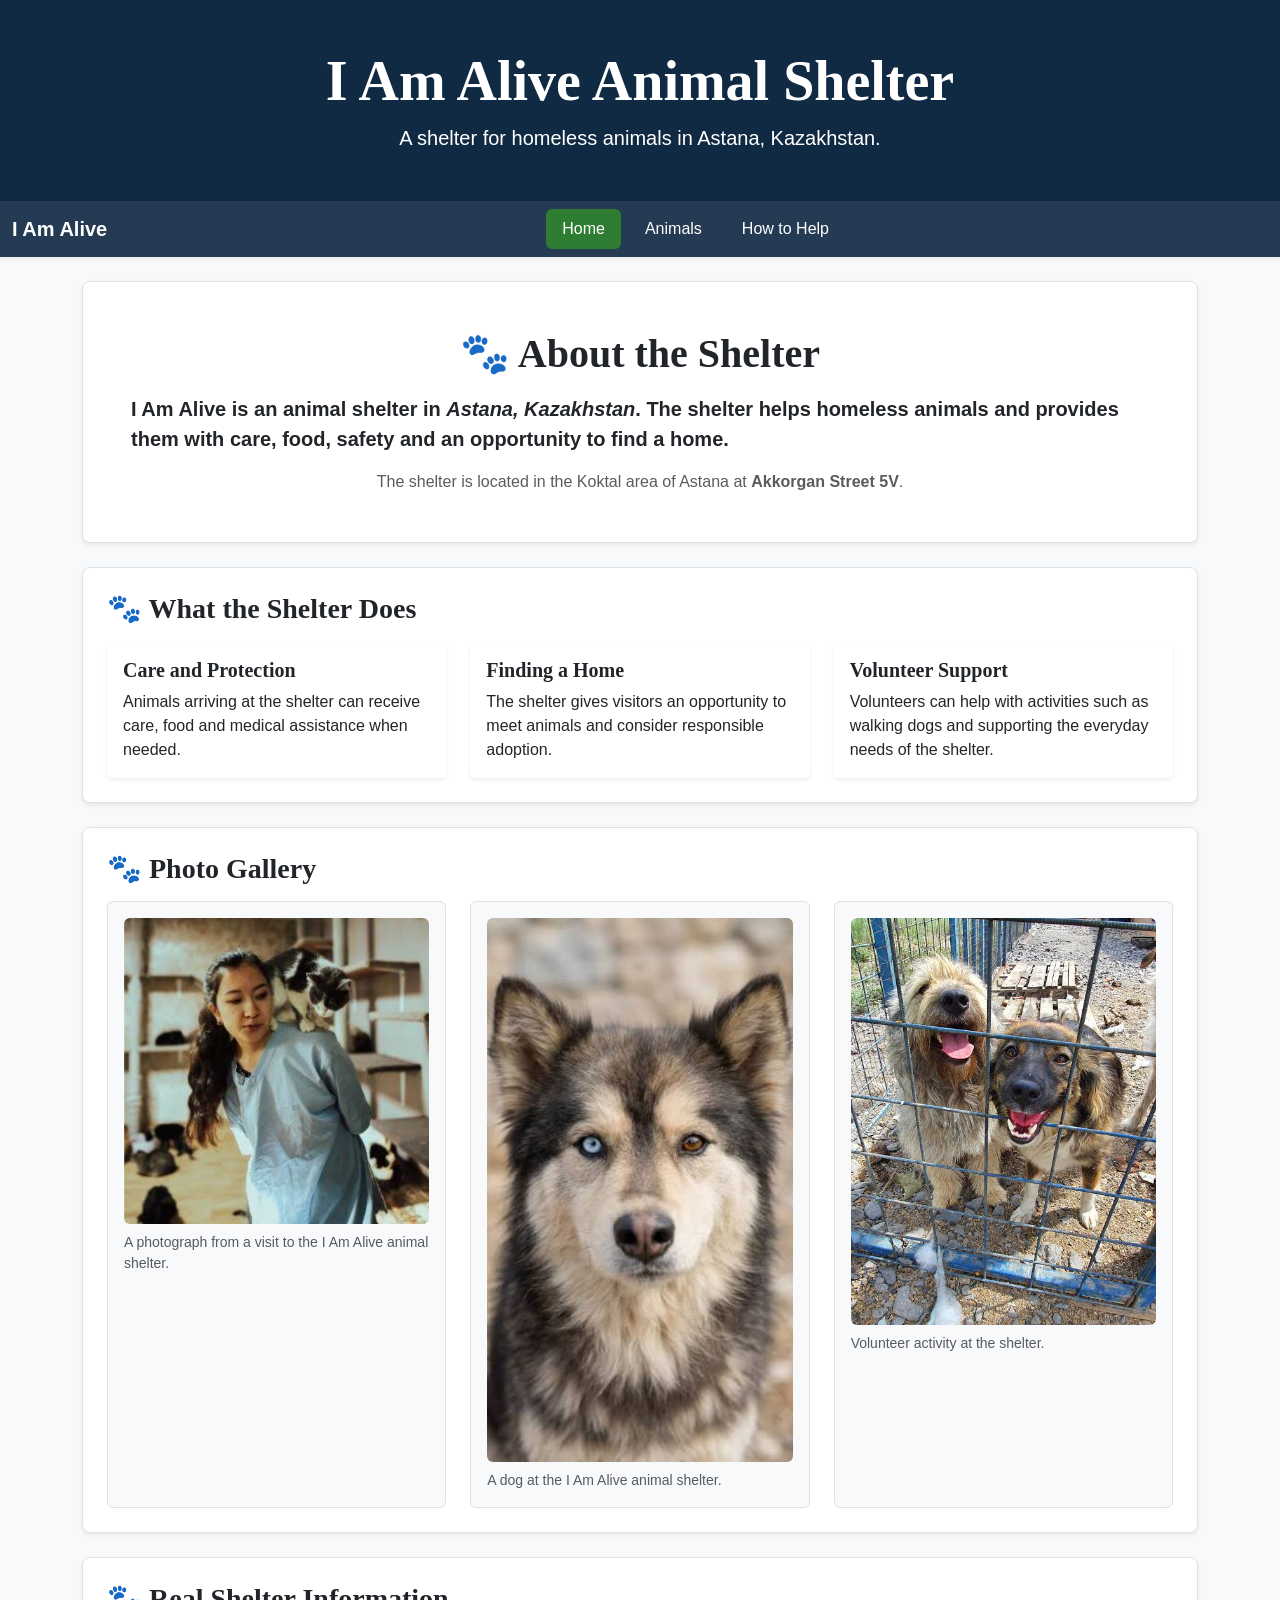
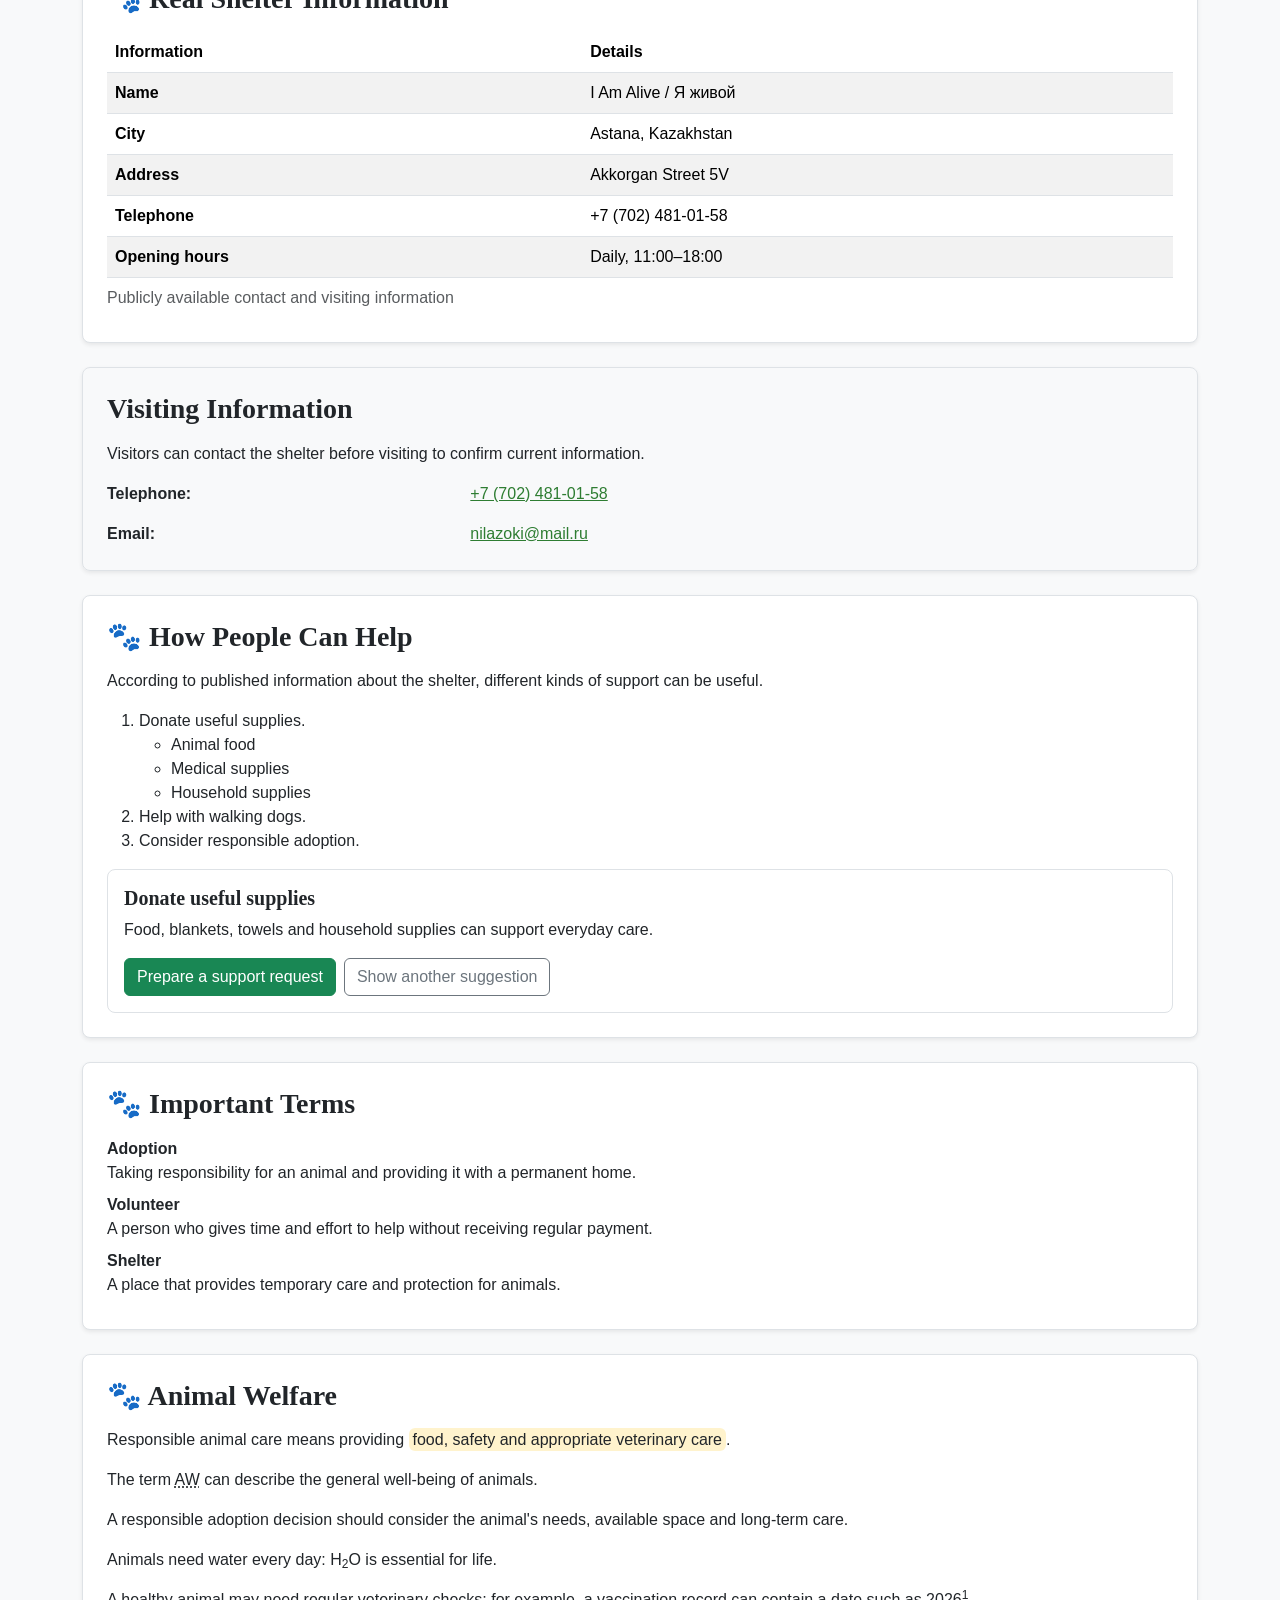
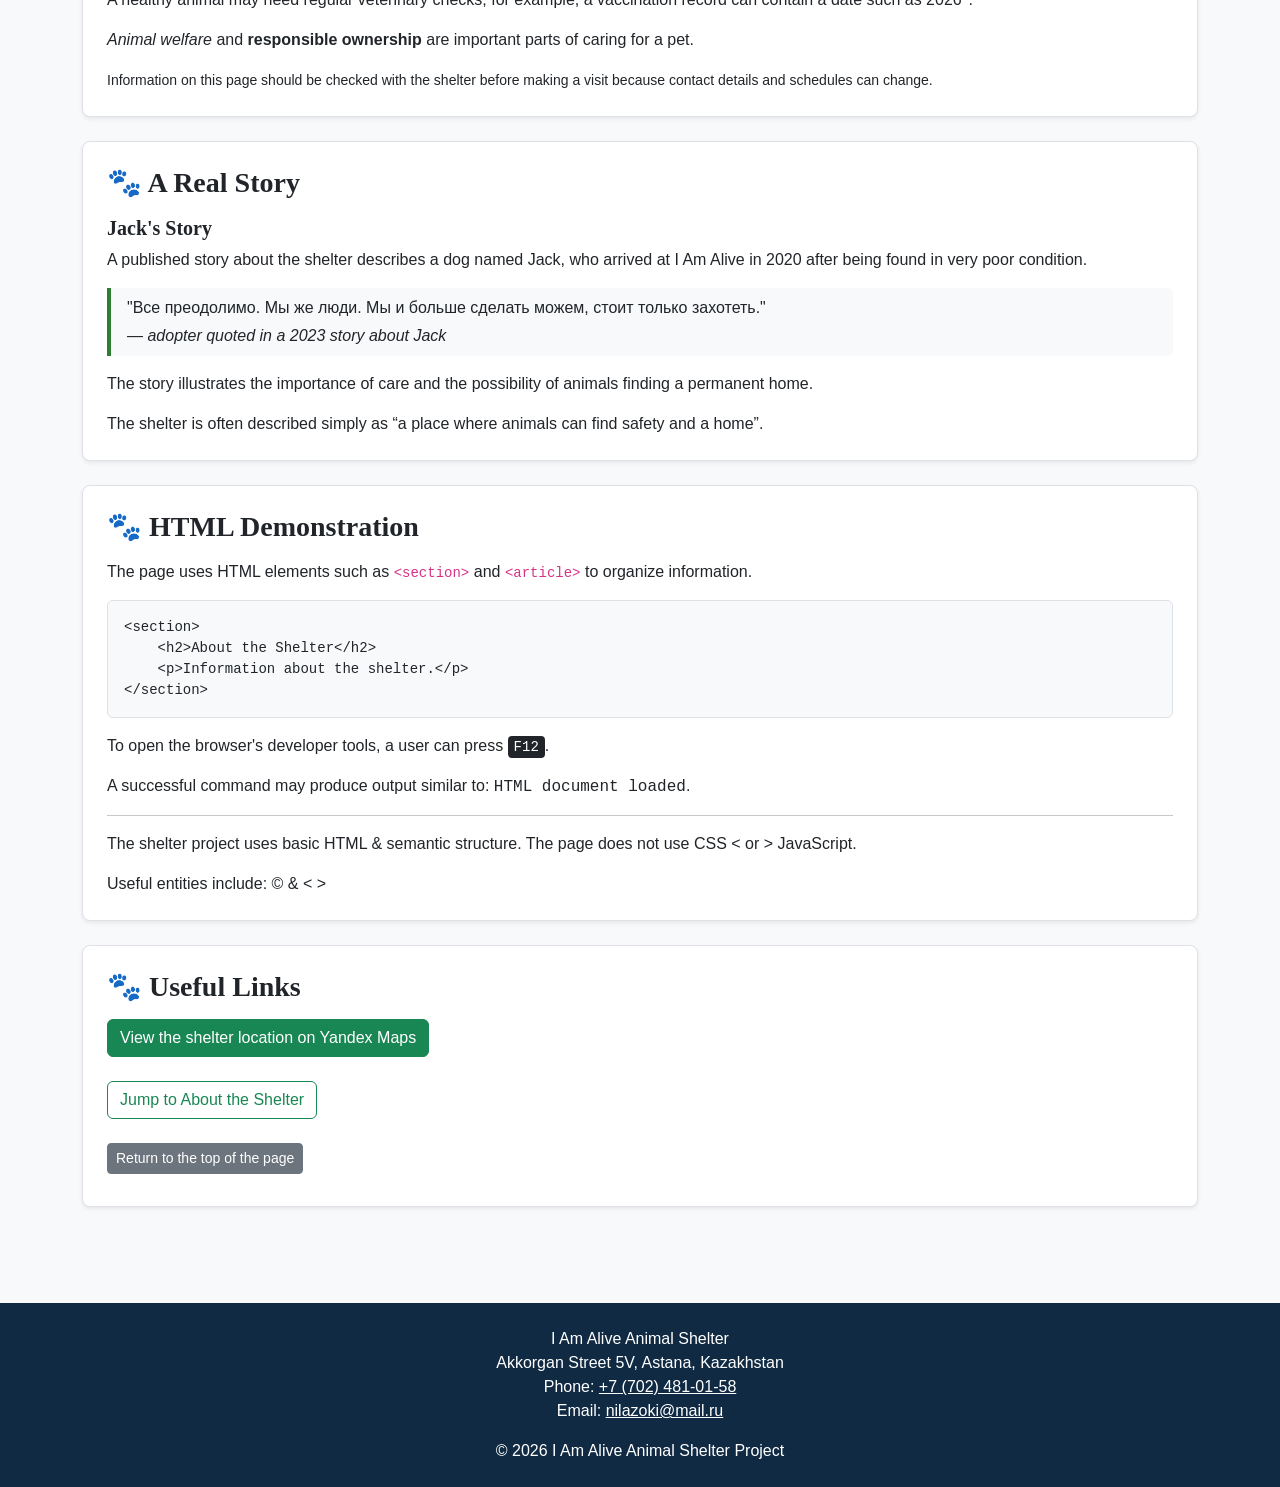
==== commit a49f535b: "js changes for assignment" ====
--- a/index.html
+++ b/index.html
@@ -32,7 +32,7 @@
         I Am Alive
       </a>
 
-      <button aria-controls="mainNavbar" aria-expanded="false" aria-label="Toggle navigation" class="navbar-toggler" data-bs-target="#mainNavbar" data-bs-toggle="collapse" type="button">
+      <button aria-controls="mainNavbar" aria-expanded="false" aria-label="Toggle navigation" class="navbar-toggler" id="navbar-toggle" data-bs-target="#mainNavbar" data-bs-toggle="collapse" type="button">
         <span class="navbar-toggler-icon"></span>
       </button>
 
@@ -47,9 +47,7 @@
           <li class="nav-item">
             <a class="nav-link px-md-3" href="help.html">How to Help</a>
           </li>
-          <li class="nav-item">
-            <a class="nav-link px-md-3" href="colophon.html">Colophon</a>
-          </li>
+         
         </ul>
       </div>
     </div>
@@ -382,6 +380,8 @@
     <p class="mb-0">&copy; 2026 I Am Alive Animal Shelter Project</p>
   </footer>
 
+  <script src="js/main.js" defer></script>
+  <script src="js/index.js" defer></script>
   <!-- Bootstrap 5.3.8 JavaScript bundle for responsive components such as the navbar toggler. -->
   <script src="https://cdn.jsdelivr.net/npm/bootstrap@5.3.8/dist/js/bootstrap.bundle.min.js"></script>
 
--- a/css/bekarys.css
+++ b/css/bekarys.css
@@ -14,4 +14,33 @@
 .animal-image {
     height: 280px;
     object-fit: cover;
-}+}
+
+/* Midterm: state classes prepared for future JavaScript. They are not triggered yet. */
+.is-hidden {
+    display: none !important;
+}
+
+.is-active {
+    outline: 2px solid rgb(46, 125, 50);
+    outline-offset: 2px;
+}
+
+.is-selected {
+    border-color: rgb(46, 125, 50) !important;
+    box-shadow: 0 0 0 0.2rem rgba(46, 125, 50, 0.15);
+}
+
+.has-error {
+    border-color: #b02a37 !important;
+}
+
+.is-success {
+    border-color: rgb(46, 125, 50) !important;
+    background-color: #f0f8f0;
+}
+
+/* Keep the future result hook readable if a message is inserted into it. */
+.form-result:empty {
+    display: none;
+}
